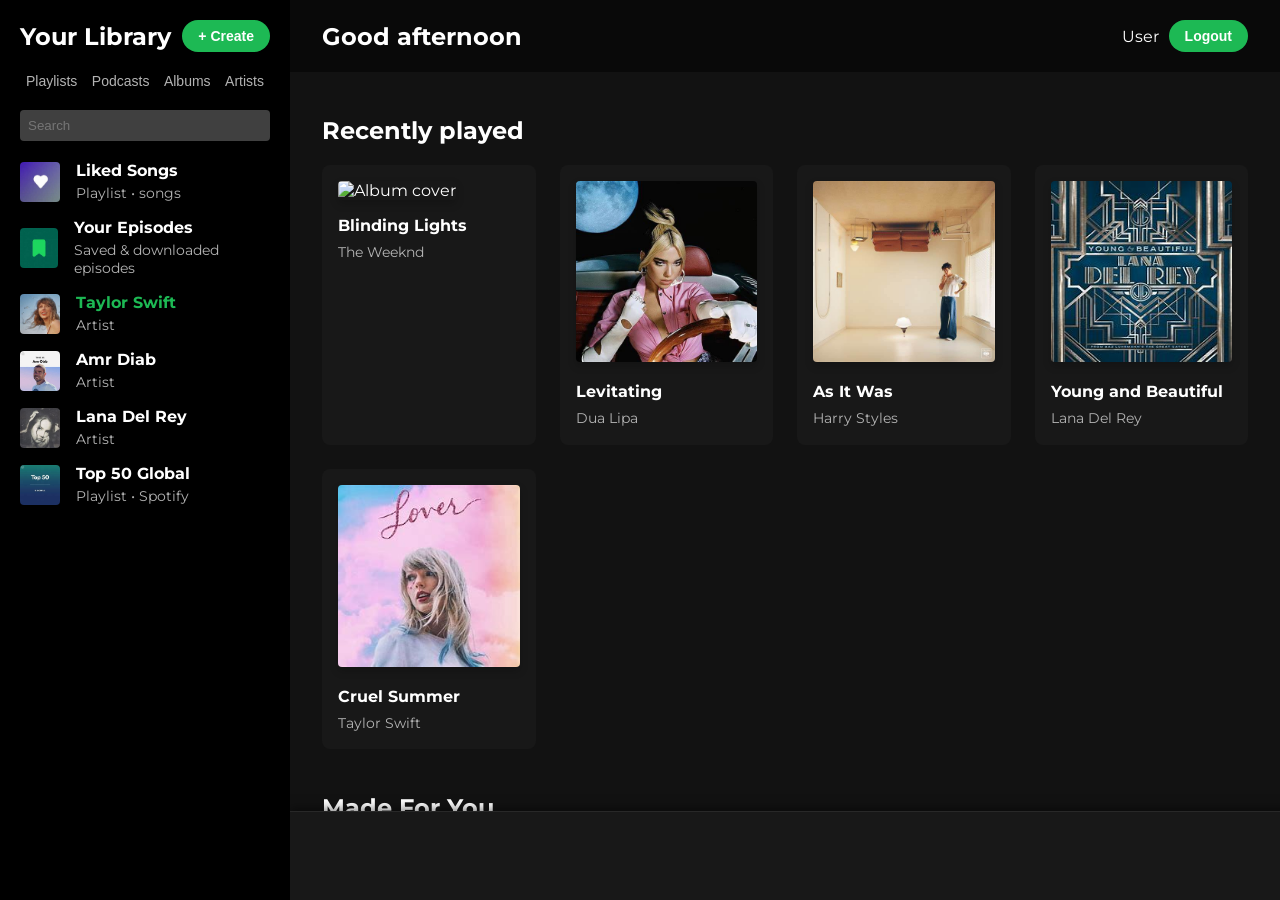
==== main.html @ 9e4f4cd5 "Add files via upload" ====
<!-- main.html -->
<!DOCTYPE html>
<html lang="en">
<head>
  <meta charset="UTF-8" />
  <meta name="viewport" content="width=device-width, initial-scale=1.0"/>
  <title>Spotify - Music for everyone</title>
  <link rel="shortcut icon" href="/assets/Images/favicon.ico" type="image/x-icon">
  <link href="https://fonts.googleapis.com/css2?family=Montserrat:wght@400;700&display=swap" rel="stylesheet">
  <style>
    body {
      margin: 0;
      font-family: 'Montserrat', sans-serif;
      background: #121212;
      color: white;
      display: flex;
      height: 100vh;
    }
    .sidebar {
      width: 250px;
      background: #000;
      padding: 20px;
      display: flex;
      flex-direction: column;
    }
    .sidebar h2 {
      color: #1db954;
      margin-bottom: 30px;
      font-size: 24px;
    }
    .sidebar a {
      color: #b3b3b3;
      text-decoration: none;
      margin: 10px 0;
      display: block;
      font-size: 14px;
      transition: color 0.2s;
    }
    .sidebar a:hover {
      color: white;
    }
    .main-content {
      flex-grow: 1;
      background: #121212;
      display: flex;
      flex-direction: column;
      overflow-y: auto;
      padding-bottom: 100px;
    }
    .topbar {
      padding: 20px 32px;
      background: rgba(0, 0, 0, 0.5);
      display: flex;
      justify-content: space-between;
      align-items: center;
      position: sticky;
      top: 0;
      z-index: 1;
    }
    .greeting {
      font-size: 24px;
      font-weight: 700;
    }
    .section {
      padding: 0 32px;
      margin-top: 24px;
    }
    .section-title {
      font-size: 24px;
      font-weight: 700;
      margin-bottom: 20px;
    }
    .playlists {
      display: grid;
      grid-template-columns: repeat(auto-fill, minmax(180px, 1fr));
      gap: 24px;
    }
    .card {
      background: #181818;
      padding: 16px;
      border-radius: 8px;
      transition: background-color 0.3s;
      cursor: pointer;
    }
    .card:hover {
      background: #282828;
    }
    .card img {
      width: 100%;
      aspect-ratio: 1;
      border-radius: 4px;
      margin-bottom: 16px;
      box-shadow: 0 4px 8px rgba(0, 0, 0, 0.2);
    }
    .card h3 {
      margin: 0;
      font-size: 16px;
      font-weight: 700;
      margin-bottom: 8px;
    }
    .card p {
      margin: 0;
      font-size: 14px;
      color: #b3b3b3;
      line-height: 1.4;
    }
    .recently-played {
      display: grid;
      grid-template-columns: repeat(auto-fill, minmax(180px, 1fr));
      gap: 24px;
    }
    .song-list {
      padding: 0 32px;
      margin-top: 24px;
    }
    .song-list h3 {
      font-size: 24px;
      font-weight: 700;
      margin-bottom: 20px;
    }
    .song {
      background: rgba(255, 255, 255, 0.05);
      margin: 8px 0;
      padding: 12px;
      border-radius: 4px;
      display: flex;
      align-items: center;
      gap: 16px;
    }
    .song:hover {
      background: rgba(255, 255, 255, 0.1);
    }
    .song-info {
      flex-grow: 1;
    }
    .song-title {
      font-weight: 500;
      margin-bottom: 4px;
    }
    .song-artist {
      color: #b3b3b3;
      font-size: 14px;
    }
    .music-player {
      background: #181818;
      color: white;
      padding: 16px 32px;
      display: flex;
      align-items: center;
      position: fixed;
      bottom: 0;
      width: 100%;
      box-shadow: 0 -2px 10px rgba(0, 0, 0, 0.5);
      border-top: 1px solid #282828;
      z-index: 10;
      justify-content: space-between;
      gap: 24px;
    }
    .player-left {
      display: flex;
      align-items: center;
      min-width: 250px;
      gap: 16px;
    }
    .player-cover {
      width: 56px;
      height: 56px;
      border-radius: 6px;
      object-fit: cover;
    }
    .player-song-info {
      display: flex;
      flex-direction: column;
      justify-content: center;
    }
    .player-title {
      font-size: 16px;
      font-weight: 700;
      color: #fff;
    }
    .player-artist {
      font-size: 14px;
      color: #b3b3b3;
    }
    .player-center {
      flex: 1;
      display: flex;
      flex-direction: column;
      align-items: center;
      justify-content: center;
      min-width: 0;
    }
    .player-controls {
      display: flex;
      align-items: center;
      gap: 16px;
      margin-bottom: 8px;
    }
    .player-btn {
      background: none;
      border: none;
      color: #fff;
      font-size: 22px;
      cursor: pointer;
      transition: color 0.2s, background 0.2s;
      display: flex;
      align-items: center;
      justify-content: center;
      outline: none;
    }
    .player-btn.circle {
      width: 40px;
      height: 40px;
      border-radius: 50%;
      background: transparent;
      border: none;
      display: flex;
      align-items: center;
      justify-content: center;
      cursor: pointer;
      transition: background-color 0.2s;
    }
    .player-btn.circle:hover {
      background: rgba(255, 255, 255, 0.1);
    }
    .player-btn.circle:active {
      transform: scale(0.95);
    }
    .play-btn {
      font-size: 32px;
      background: #fff;
      color: #181818;
      box-shadow: 0 2px 8px rgba(0,0,0,0.15);
      border: none;
      width: 44px;
      height: 44px;
      margin: 0 8px;
      transition: background 0.2s, color 0.2s;
    }
    .play-btn:hover {
      background: #1db954;
      color: #fff;
    }
    .player-progress {
      display: flex;
      align-items: center;
      gap: 8px;
      width: 100%;
      max-width: 500px;
      margin: 0 auto;
    }
    .progress-bar {
      width: 100%;
      height: 8px;
      border-radius: 8px;
      background: #333;
      outline: none;
      appearance: none;
      -webkit-appearance: none;
      margin: 0 8px;
      position: relative;
    }
    /* Webkit (Chrome, Safari, Edge) */
    .progress-bar::-webkit-slider-runnable-track {
      height: 8px;
      border-radius: 8px;
      background: #333;
    }
    .progress-bar::-webkit-slider-thumb {
      -webkit-appearance: none;
      appearance: none;
      width: 16px;
      height: 16px;
      border-radius: 50%;
      background: #1db954;
      border: 2px solid #fff;
      box-shadow: 0 0 2px #0008;
      margin-top: -4px;
      cursor: pointer;
      transition: background 0.2s;
    }
    .progress-bar:focus::-webkit-slider-thumb {
      background: #17a74a;
    }
    .progress-bar::-webkit-slider-thumb:hover {
      background: #17a74a;
    }
    /* Firefox */
    .progress-bar::-moz-range-track {
      height: 8px;
      border-radius: 8px;
      background: #333;
    }
    .progress-bar::-moz-range-thumb {
      width: 16px;
      height: 16px;
      border-radius: 50%;
      background: #1db954;
      border: 2px solid #fff;
      box-shadow: 0 0 2px #0008;
      cursor: pointer;
      transition: background 0.2s;
    }
    .progress-bar:focus::-moz-range-thumb {
      background: #17a74a;
    }
    .progress-bar::-moz-range-thumb:hover {
      background: #17a74a;
    }
    /* Progress fill for Firefox */
    .progress-bar::-moz-range-progress {
      background-color: #1db954;
      height: 8px;
      border-radius: 8px;
    }
    /* IE */
    .progress-bar::-ms-fill-lower {
      background: #1db954;
      border-radius: 8px;
    }
    .progress-bar::-ms-fill-upper {
      background: #333;
      border-radius: 8px;
    }
    .progress-bar::-ms-thumb {
      width: 16px;
      height: 16px;
      border-radius: 50%;
      background: #1db954;
      border: 2px solid #fff;
      box-shadow: 0 0 2px #0008;
      cursor: pointer;
      transition: background 0.2s;
    }
    .progress-bar:focus::-ms-thumb {
      background: #17a74a;
    }
    .progress-bar::-ms-thumb:hover {
      background: #17a74a;
    }
    .progress-bar:focus {
      outline: none;
    }
    /* Remove outline for all browsers */
    .progress-bar::-webkit-focus-outer-border {
      border: 0;
    }
    /* Hide the default appearance in Firefox */
    .progress-bar::-moz-focus-outer {
      border: 0;
    }
    .player-time {
      font-size: 12px;
      color: #b3b3b3;
      min-width: 36px;
      text-align: center;
    }
    .player-right {
      display: flex;
      align-items: center;
      gap: 8px;
      min-width: 120px;
      justify-content: flex-end;
    }
    .volume-icon {
      font-size: 22px;
      color: #b3b3b3;
    }
    .volume-bar {
      width: 90px;
      accent-color: #1db954;
      background: #404040;
      border-radius: 2px;
      height: 4px;
    }
    @media (max-width: 900px) {
      .player-progress { width: 200px; }
      .player-left { min-width: 120px; }
      .player-cover { width: 36px; height: 36px; }
      .player-right { min-width: 60px; }
      .volume-bar { width: 50px; }
    }
    .user-controls {
      display: flex;
      align-items: center;
      gap: 10px;
    }
    .logout-btn {
      background: #1db954;
      color: white;
      border: none;
      padding: 8px 16px;
      border-radius: 20px;
      cursor: pointer;
      font-weight: 700;
      font-size: 14px;
      transition: background-color 0.2s;
    }
    .logout-btn:hover {
      background: #1ed760;
    }
    .library-sidebar {
      width: 250px;
      background: #000;
      padding: 20px;
      display: flex;
      flex-direction: column;
    }
    .library-header {
      display: flex;
      justify-content: space-between;
      align-items: center;
      margin-bottom: 20px;
    }
    .library-title {
      font-size: 24px;
      font-weight: 700;
    }
    .create-btn {
      background: #1db954;
      color: white;
      border: none;
      padding: 8px 16px;
      border-radius: 20px;
      cursor: pointer;
      font-weight: 700;
      font-size: 14px;
      transition: background-color 0.2s;
    }
    .create-btn:hover {
      background: #1ed760;
    }
    .library-filters {
      display: flex;
      justify-content: space-between;
      margin-bottom: 20px;
    }
    .filter-btn {
      background: none;
      border: none;
      color: #b3b3b3;
      font-size: 14px;
      cursor: pointer;
      transition: color 0.2s;
    }
    .filter-btn:hover {
      color: white;
    }
    .library-search-row {
      display: flex;
      align-items: center;
      margin-bottom: 20px;
    }
    .library-search-wrapper {
      position: relative;
      width: 100%;
      display: flex;
      align-items: center;
    }
    .library-search {
      flex: 1;
      padding: 8px;
      background: #404040;
      border: none;
      border-radius: 4px;
      color: white;
    }
    .library-search-icon {
      position: absolute;
      right: 10px;
      color: #b3b3b3;
      font-size: 20px;
    }
    .recents-label {
      font-size: 14px;
      color: #b3b3b3;
      margin-right: 8px;
    }
    .library-list {
      display: flex;
      flex-direction: column;
    }
    .library-item {
      display: flex;
      align-items: center;
      margin-bottom: 16px;
    }
    .library-item-img {
      width: 40px;
      height: 40px;
      border-radius: 4px;
      object-fit: cover;
      margin-right: 16px;
    }
    .library-item-info {
      display: flex;
      flex-direction: column;
    }
    .library-item-title {
      font-size: 16px;
      font-weight: 700;
      margin-bottom: 4px;
    }
    .library-item-sub {
      font-size: 14px;
      color: #b3b3b3;
    }
    .artist-green {
      color: #1db954;
    }
    .control-icon {
      width: 24px;
      height: 24px;
      filter: invert(1);
      transition: transform 0.2s;
    }
    .prev-icon {
      transform: rotate(180deg);
    }
    .next-icon {
      transform: rotate(0deg);
    }
  </style>
</head>
<body>
  <div class="sidebar library-sidebar">
    <div class="library-header">
      <span class="library-title">Your Library</span>
      <button class="create-btn">+ Create</button>
    </div>
    <div class="library-filters">
      <button class="filter-btn">Playlists</button>
      <button class="filter-btn">Podcasts</button>
      <button class="filter-btn">Albums</button>
      <button class="filter-btn">Artists</button>
    </div>
    <div class="library-search-row">
      <div class="library-search-wrapper" style="position:relative; width:100%; display:flex; align-items:center;">
        <input type="text" class="library-search" placeholder="Search" style="width:100%; padding-right:32px;">
        <i class="ri-search-line library-search-icon" style="position:absolute; right:10px; color:#b3b3b3; font-size:20px;"></i>
      </div>
    </div>
    <div class="library-list">
      <div class="library-item">
        <img src="/assets/Images/liked songs.jpeg" class="library-item-img" alt="Liked Songs">
        <div class="library-item-info">
          <span class="library-item-title">Liked Songs</span>
          <span class="library-item-sub">Playlist • songs</span>
        </div>
      </div>
      <div class="library-item">
        <img src="/assets/Images/your episodes.jpeg" class="library-item-img" alt="Your Episodes">
        <div class="library-item-info">
          <span class="library-item-title">Your Episodes</span>
          <span class="library-item-sub">Saved & downloaded episodes</span>
        </div>
      </div>
      <div class="library-item">
        <img src="/assets/Images/taylor swift.jpeg" class="library-item-img" alt="Taylor Swift">
        <div class="library-item-info">
          <span class="library-item-title artist-green">Taylor Swift</span>
          <span class="library-item-sub">Artist</span>
        </div>
      </div>
      <div class="library-item">
        <img src="/assets/Images/this is amr diab.jpeg" class="library-item-img" alt="Amr Diab">
        <div class="library-item-info">
          <span class="library-item-title">Amr Diab</span>
          <span class="library-item-sub">Artist</span>
        </div>
      </div>
      <div class="library-item">
        <img src="/assets/Images/lana del rey.jpeg" class="library-item-img" alt="Lana Del Rey">
        <div class="library-item-info">
          <span class="library-item-title">Lana Del Rey</span>
          <span class="library-item-sub">Artist</span>
        </div>
      </div>
      <div class="library-item">
        <img src="/assets/Images/top 50 global.jpeg" class="library-item-img" alt="Top 50 Global">
        <div class="library-item-info">
          <span class="library-item-title">Top 50 Global</span>
          <span class="library-item-sub">Playlist • Spotify</span>
        </div>
      </div>
    </div>
  </div>

  <div class="main-content">
    <div class="topbar">
      <div class="greeting">Good afternoon</div>
      <div class="user-controls">
        <span>User</span>
        <button onclick="window.location.href='index.html'" class="logout-btn">Logout</button>
      </div>
    </div>

    <div class="section">
      <h2 class="section-title">Recently played</h2>
      <div class="recently-played">
        <div class="card playable-song" data-song="blinding-lights" data-artist="The Weeknd">
          <img src="https://i.scdn.co/image/ab67616d0000b2738863bc11d2aa12b54f5aeb36" alt="Album cover">
          <h3>Blinding Lights</h3>
          <p>The Weeknd</p>
        </div>
        <div class="card playable-song" data-song="levitating" data-artist="Dua Lipa">
          <img src="/assets/Images/levitating.jpeg" alt="Album cover">
          <h3>Levitating</h3>
          <p>Dua Lipa</p>
        </div>
        <div class="card playable-song" data-song="as-it-was" data-artist="Harry Styles">
          <img src="/assets/Images/as it was.jpeg" alt="Album cover">
          <h3>As It Was</h3>
          <p>Harry Styles</p>
        </div>
        <div class="card playable-song" data-song="young-and-beautiful" data-artist="Lana Del Rey">
          <img src="/assets/Images/young and beautiful.jpeg" alt="Young and Beautiful Album Cover">
          <h3>Young and Beautiful</h3>
          <p>Lana Del Rey</p>
        </div>
        <div class="card playable-song" data-song="cruel-summer" data-artist="Taylor Swift">
          <img src="/assets/Images/cruel summer.jpeg" alt="Cruel Summer Album Cover">
          <h3>Cruel Summer</h3>
          <p>Taylor Swift</p>
        </div>
      </div>
    </div>

    <div class="section">
      <h2 class="section-title">Made For You</h2>
      <div class="playlists">
        <div class="card">
          <img src="/assets/Images/discover weekly.jpeg" alt="Playlist cover">
          <h3>Discover Weekly</h3>
          <p>Your weekly mixtape of fresh music</p>
        </div>
        <div class="card">
          <img src="/assets/Images/daily mix 1.jpeg" alt="Playlist cover">
          <h3>Daily Mix 1</h3>
          <p>Made for you based on your listening habits</p>
        </div>
        <div class="card">
          <img src="/assets/Images/daily mix 2.jpeg" alt="Playlist cover">
          <h3>Daily Mix 2</h3>
          <p>Made for you based on your listening habits</p>
        </div>
        <div class="card">
          <img src="/assets/Images/daily mix 3.jpeg" alt="Playlist cover">
          <h3>Daily Mix 3</h3>
          <p>Made for you based on your listening habits</p>
        </div>
        <div class="card">
          <img src="/assets/Images/daily mix 4.jpeg" alt="Playlist cover">
          <h3>Daily Mix 4</h3>
          <p>Made for you based on your listening habits</p>
        </div>
      </div>
    </div>

    <div class="section">
      <h2 class="section-title">Best of Artists</h2>
      <div class="playlists">
        <div class="card">
          <img src="/assets/Images/this is amr diab.jpeg" alt="Artist cover">
          <h3>Amr Diab</h3>
          <p>Artist</p>
        </div>
        <div class="card">
          <img src="/assets/Images/this is adele.jpeg" alt="Artist cover">
          <h3>Adele</h3>
          <p>Artist</p>
        </div>
        <div class="card">
          <img src="/assets/Images/this is cairokee.jpeg" alt="Artist cover">
          <h3>Cairokee</h3>
          <p>Artist</p>
        </div>
        <div class="card">
          <img src="/assets/Images/this is eminem.jpeg" alt="Artist cover">
          <h3>Eminem</h3>
          <p>Artist</p>
        </div>
        <div class="card">
          <img src="/assets/Images/this is tamer hosny.jpeg" alt="Artist cover">
          <h3>Tamer Hosny</h3>
          <p>Artist</p>
        </div>
      </div>
    </div>
      
    <div class="music-player">
      <div class="player-left">
        <div class="player-cover"></div>
        <div class="player-song-info">
          <div class="player-title"></div>
          <div class="player-artist"></div>
        </div>
      </div>
      <div class="player-center">
        <div class="player-controls">
          <button class="player-btn circle" id="prevBtn" style="display: none;">
            <img src="assets/Images/rewind.png" alt="Previous" class="control-icon">
          </button>
          <button class="player-btn circle" id="playPauseBtn" style="display: none;">
            <img src="assets/Images/play-button.png" alt="Play/Pause" id="playPauseIcon" class="control-icon">
          </button>
          <button class="player-btn circle" id="nextBtn" style="display: none;">
            <img src="assets/Images/fast-forward.png" alt="Next" class="control-icon">
          </button>
        </div>
        <audio id="audioPlayer"></audio>
        <div class="player-progress" style="display: none;">
          <span id="currentTime" class="player-time">0:00</span>
          <input type="range" id="progressBar" min="0" max="236" value="0" class="progress-bar">
          <span id="duration" class="player-time">0:00</span>
        </div>
      </div>
      <div class="player-right">
        <i class="ri-volume-up-line volume-icon" style="display: none;"></i>
        <input type="range" min="0" max="100" value="50" class="volume-bar" id="volumeBar" style="display: none;">
      </div>
    </div>
    <!-- Playlist Create Modal -->
    <div id="createPlaylistModal" style="display:none; position:fixed; top:0; left:0; width:100vw; height:100vh; background:rgba(0,0,0,0.7); z-index:1000; align-items:center; justify-content:center;">
      <div style="background:#181818; padding:32px 24px; border-radius:12px; width:320px; max-width:90vw; display:flex; flex-direction:column; gap:16px; align-items:center;">
        <h2 style="margin:0 0 8px 0; color:#1db954;">Create Playlist</h2>
        <input id="playlistNameInput" type="text" placeholder="Playlist Name" style="width:100%; padding:8px; border-radius:4px; border:none; background:#282828; color:#fff;" />
        <textarea id="playlistDescInput" placeholder="Description" style="width:100%; padding:8px; border-radius:4px; border:none; background:#282828; color:#fff; resize:none;"></textarea>
        <input id="playlistImgInput" type="file" accept="image/*" style="color:#fff;" />
        <img id="playlistImgPreview" src="" alt="Preview" style="display:none; width:80px; height:80px; object-fit:cover; border-radius:8px; margin-top:8px;" />
        <div style="display:flex; gap:12px; margin-top:8px;">
          <button id="createPlaylistDoneBtn" style="background:#1db954; color:#fff; border:none; border-radius:20px; padding:8px 20px; font-weight:700; cursor:pointer;">Done</button>
          <button id="createPlaylistCancelBtn" style="background:#282828; color:#fff; border:none; border-radius:20px; padding:8px 20px; font-weight:700; cursor:pointer;">Cancel</button>
        </div>
      </div>
    </div>
    <script>
      const audio = document.getElementById('audioPlayer');
      const playPauseBtn = document.getElementById('playPauseBtn');
      const playPauseIcon = document.getElementById('playPauseIcon');
      const prevBtn = document.getElementById('prevBtn');
      const nextBtn = document.getElementById('nextBtn');
      const progressBar = document.getElementById('progressBar');
      const currentTime = document.getElementById('currentTime');
      const duration = document.getElementById('duration');
      const volumeBar = document.getElementById('volumeBar');
      const playerTitle = document.querySelector('.player-title');
      const playerArtist = document.querySelector('.player-artist');
      const playerCover = document.querySelector('.player-cover');

      // Get all playable songs
      const songs = Array.from(document.querySelectorAll('.playable-song'));
      let currentSongIndex = 0;

      // Function to play a specific song
      function playSong(index) {
        const card = songs[index];
        const songTitle = card.querySelector('h3').textContent;
        const artistName = card.dataset.artist;
        const coverImage = card.querySelector('img').src;

        // Show player controls
        document.querySelectorAll('.player-controls button, .player-progress, .volume-icon, .volume-bar').forEach(element => {
          element.style.display = 'flex';
        });

        // Update player UI
        playerTitle.textContent = songTitle;
        playerArtist.textContent = artistName;
        playerCover.style.backgroundImage = `url(${coverImage})`;
        playerCover.style.width = '56px';
        playerCover.style.height = '56px';
        playerCover.style.borderRadius = '6px';
        playerCover.style.backgroundSize = 'cover';

        // Special case for Cruel Summer
        let audioFileName;
        if (songTitle === 'Cruel Summer') {
          audioFileName = `${artistName} - ${songTitle}.mp3`;
        } else {
          audioFileName = `${artistName} - ${songTitle} (Lyrics).mp3`;
        }

        // Set audio source and play
        audio.src = `assets/Audios/${audioFileName}`;
        audio.play();
        playPauseIcon.src = "assets/Images/pause-button.png";
      }

      // Add click handlers for playable songs
      songs.forEach((card, index) => {
        card.addEventListener('click', () => {
          currentSongIndex = index;
          playSong(index);
        });
      });

      // Previous button handler
      prevBtn.addEventListener('click', () => {
        currentSongIndex = (currentSongIndex - 1 + songs.length) % songs.length;
        playSong(currentSongIndex);
      });

      // Next button handler
      nextBtn.addEventListener('click', () => {
        currentSongIndex = (currentSongIndex + 1) % songs.length;
        playSong(currentSongIndex);
      });

      // Play/Pause button handler
      playPauseBtn.addEventListener('click', () => {
        if (audio.paused) {
          audio.play();
          playPauseIcon.src = "assets/Images/pause-button.png";
        } else {
          audio.pause();
          playPauseIcon.src = "assets/Images/play-button.png";
        }
      });

      // Update progress bar and time
      audio.addEventListener('timeupdate', () => {
        progressBar.value = Math.floor(audio.currentTime);
        currentTime.textContent = formatTime(audio.currentTime);
      });

      audio.addEventListener('loadedmetadata', () => {
        progressBar.max = Math.floor(audio.duration);
        duration.textContent = formatTime(audio.duration);
      });

      // Handle song end
      audio.addEventListener('ended', () => {
        currentSongIndex = (currentSongIndex + 1) % songs.length;
        playSong(currentSongIndex);
      });

      progressBar.addEventListener('input', () => {
        audio.currentTime = progressBar.value;
      });

      // Volume control
      volumeBar.addEventListener('input', () => {
        audio.volume = volumeBar.value / 100;
      });

      // Format time helper
      function formatTime(sec) {
        const m = Math.floor(sec / 60);
        const s = Math.floor(sec % 60);
        return `${m}:${s.toString().padStart(2, '0')}`;
      }

      // Playlist Create Modal Logic
      const createBtn = document.querySelector('.create-btn');
      const modal = document.getElementById('createPlaylistModal');
      const doneBtn = document.getElementById('createPlaylistDoneBtn');
      const cancelBtn = document.getElementById('createPlaylistCancelBtn');
      const nameInput = document.getElementById('playlistNameInput');
      const descInput = document.getElementById('playlistDescInput');
      const imgInput = document.getElementById('playlistImgInput');
      const imgPreview = document.getElementById('playlistImgPreview');
      const libraryList = document.querySelector('.library-list');

      createBtn.addEventListener('click', () => {
        modal.style.display = 'flex';
        nameInput.value = '';
        descInput.value = '';
        imgInput.value = '';
        imgPreview.style.display = 'none';
        imgPreview.src = '';
      });
      cancelBtn.addEventListener('click', () => {
        modal.style.display = 'none';
      });
      imgInput.addEventListener('change', (e) => {
        const file = e.target.files[0];
        if (file) {
          const reader = new FileReader();
          reader.onload = function(evt) {
            imgPreview.src = evt.target.result;
            imgPreview.style.display = 'block';
          };
          reader.readAsDataURL(file);
        } else {
          imgPreview.style.display = 'none';
          imgPreview.src = '';
        }
      });
      doneBtn.addEventListener('click', () => {
        const name = nameInput.value.trim();
        const desc = descInput.value.trim();
        const imgSrc = imgPreview.src;
        if (!name) {
          alert('Please enter a playlist name.');
          return;
        }
        // Create playlist item
        const item = document.createElement('div');
        item.className = 'library-item';
        item.innerHTML = `
          <img src="${imgSrc || '/assets/Images/placeholder.jpg'}" class="library-item-img" alt="${name}">
          <div class="library-item-info">
            <span class="library-item-title">${name}</span>
            <span class="library-item-sub">${desc || 'Playlist'}</span>
          </div>
        `;
        libraryList.appendChild(item);
        modal.style.display = 'none';
      });
    </script>
  </div>
</body>
</html>
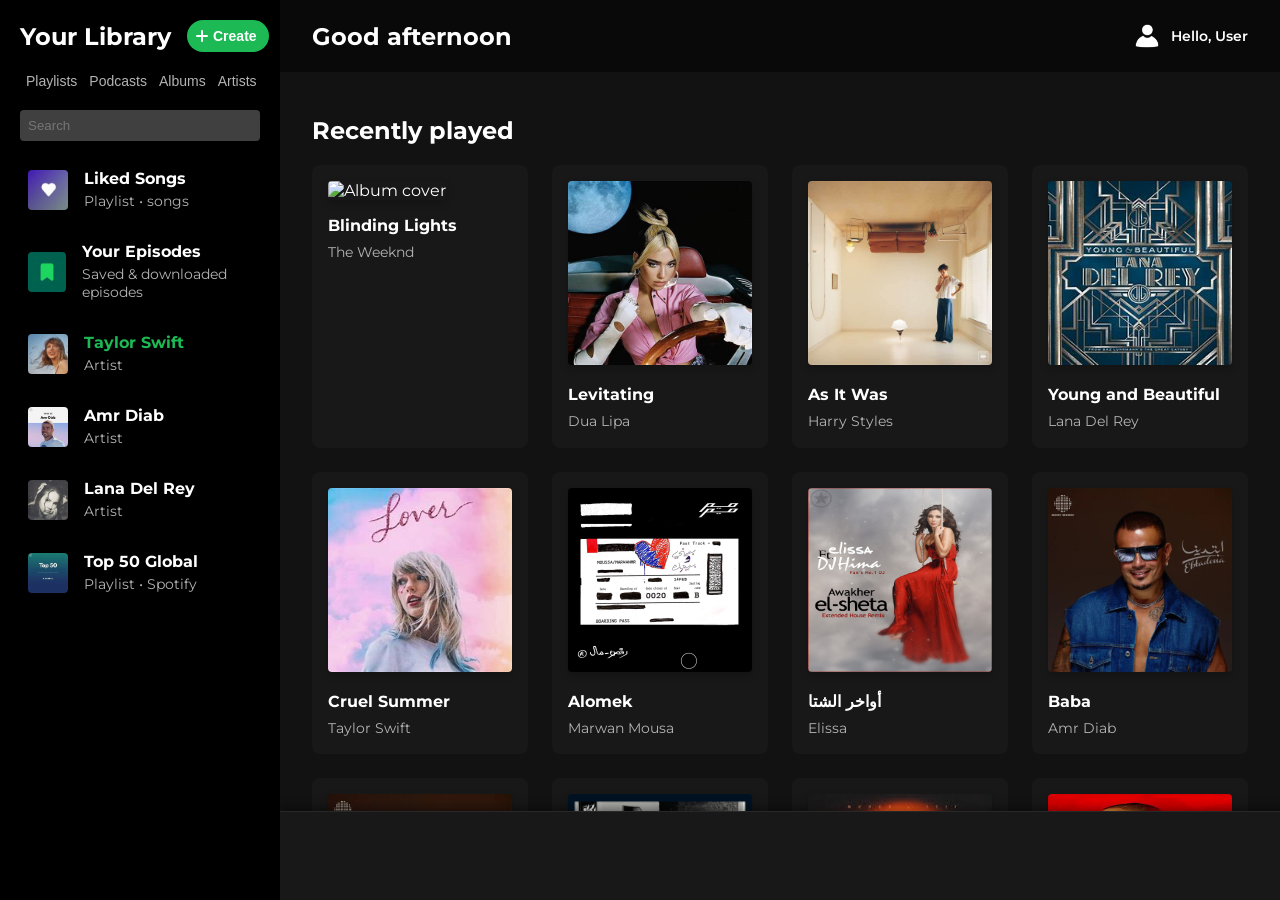
==== commit 862e7f54: "Updated version" ====
--- a/main.html
+++ b/main.html
@@ -1,4 +1,3 @@
-<!-- main.html -->
 <!DOCTYPE html>
 <html lang="en">
 <head>
@@ -7,7 +6,9 @@
   <title>Spotify - Music for everyone</title>
   <link rel="shortcut icon" href="/assets/Images/favicon.ico" type="image/x-icon">
   <link href="https://fonts.googleapis.com/css2?family=Montserrat:wght@400;700&display=swap" rel="stylesheet">
+  <link rel="stylesheet" href="https://cdnjs.cloudflare.com/ajax/libs/remixicon/4.2.0/remixicon.css">
   <style>
+    * { box-sizing: border-box; }
     body {
       margin: 0;
       font-family: 'Montserrat', sans-serif;
@@ -16,8 +17,8 @@
       display: flex;
       height: 100vh;
     }
-    .sidebar {
-      width: 250px;
+    .sidebar, .library-sidebar {
+      width: 280px;
       background: #000;
       padding: 20px;
       display: flex;
@@ -36,9 +37,7 @@
       font-size: 14px;
       transition: color 0.2s;
     }
-    .sidebar a:hover {
-      color: white;
-    }
+    .sidebar a:hover { color: white; }
     .main-content {
       flex-grow: 1;
       background: #121212;
@@ -57,10 +56,7 @@
       top: 0;
       z-index: 1;
     }
-    .greeting {
-      font-size: 24px;
-      font-weight: 700;
-    }
+    .greeting { font-size: 24px; font-weight: 700; }
     .section {
       padding: 0 32px;
       margin-top: 24px;
@@ -70,7 +66,7 @@
       font-weight: 700;
       margin-bottom: 20px;
     }
-    .playlists {
+    .playlists, .recently-played {
       display: grid;
       grid-template-columns: repeat(auto-fill, minmax(180px, 1fr));
       gap: 24px;
@@ -82,9 +78,7 @@
       transition: background-color 0.3s;
       cursor: pointer;
     }
-    .card:hover {
-      background: #282828;
-    }
+    .card:hover { background: #282828; }
     .card img {
       width: 100%;
       aspect-ratio: 1;
@@ -93,10 +87,9 @@
       box-shadow: 0 4px 8px rgba(0, 0, 0, 0.2);
     }
     .card h3 {
-      margin: 0;
+      margin: 0 0 8px 0;
       font-size: 16px;
       font-weight: 700;
-      margin-bottom: 8px;
     }
     .card p {
       margin: 0;
@@ -104,46 +97,8 @@
       color: #b3b3b3;
       line-height: 1.4;
     }
-    .recently-played {
-      display: grid;
-      grid-template-columns: repeat(auto-fill, minmax(180px, 1fr));
-      gap: 24px;
-    }
-    .song-list {
-      padding: 0 32px;
-      margin-top: 24px;
-    }
-    .song-list h3 {
-      font-size: 24px;
-      font-weight: 700;
-      margin-bottom: 20px;
-    }
-    .song {
-      background: rgba(255, 255, 255, 0.05);
-      margin: 8px 0;
-      padding: 12px;
-      border-radius: 4px;
-      display: flex;
-      align-items: center;
-      gap: 16px;
-    }
-    .song:hover {
-      background: rgba(255, 255, 255, 0.1);
-    }
-    .song-info {
-      flex-grow: 1;
-    }
-    .song-title {
-      font-weight: 500;
-      margin-bottom: 4px;
-    }
-    .song-artist {
-      color: #b3b3b3;
-      font-size: 14px;
-    }
     .music-player {
       background: #181818;
-      color: white;
       padding: 16px 32px;
       display: flex;
       align-items: center;
@@ -176,7 +131,6 @@
     .player-title {
       font-size: 16px;
       font-weight: 700;
-      color: #fff;
     }
     .player-artist {
       font-size: 14px;
@@ -202,7 +156,7 @@
       color: #fff;
       font-size: 22px;
       cursor: pointer;
-      transition: color 0.2s, background 0.2s;
+      transition: all 0.2s;
       display: flex;
       align-items: center;
       justify-content: center;
@@ -212,13 +166,6 @@
       width: 40px;
       height: 40px;
       border-radius: 50%;
-      background: transparent;
-      border: none;
-      display: flex;
-      align-items: center;
-      justify-content: center;
-      cursor: pointer;
-      transition: background-color 0.2s;
     }
     .player-btn.circle:hover {
       background: rgba(255, 255, 255, 0.1);
@@ -231,11 +178,9 @@
       background: #fff;
       color: #181818;
       box-shadow: 0 2px 8px rgba(0,0,0,0.15);
-      border: none;
       width: 44px;
       height: 44px;
       margin: 0 8px;
-      transition: background 0.2s, color 0.2s;
     }
     .play-btn:hover {
       background: #1db954;
@@ -258,70 +203,9 @@
       appearance: none;
       -webkit-appearance: none;
       margin: 0 8px;
-      position: relative;
-    }
-    /* Webkit (Chrome, Safari, Edge) */
-    .progress-bar::-webkit-slider-runnable-track {
-      height: 8px;
-      border-radius: 8px;
-      background: #333;
-    }
-    .progress-bar::-webkit-slider-thumb {
-      -webkit-appearance: none;
-      appearance: none;
-      width: 16px;
-      height: 16px;
-      border-radius: 50%;
-      background: #1db954;
-      border: 2px solid #fff;
-      box-shadow: 0 0 2px #0008;
-      margin-top: -4px;
-      cursor: pointer;
-      transition: background 0.2s;
-    }
-    .progress-bar:focus::-webkit-slider-thumb {
-      background: #17a74a;
-    }
-    .progress-bar::-webkit-slider-thumb:hover {
-      background: #17a74a;
-    }
-    /* Firefox */
-    .progress-bar::-moz-range-track {
-      height: 8px;
-      border-radius: 8px;
-      background: #333;
-    }
-    .progress-bar::-moz-range-thumb {
-      width: 16px;
-      height: 16px;
-      border-radius: 50%;
-      background: #1db954;
-      border: 2px solid #fff;
-      box-shadow: 0 0 2px #0008;
-      cursor: pointer;
-      transition: background 0.2s;
-    }
-    .progress-bar:focus::-moz-range-thumb {
-      background: #17a74a;
-    }
-    .progress-bar::-moz-range-thumb:hover {
-      background: #17a74a;
-    }
-    /* Progress fill for Firefox */
-    .progress-bar::-moz-range-progress {
-      background-color: #1db954;
-      height: 8px;
-      border-radius: 8px;
-    }
-    /* IE */
-    .progress-bar::-ms-fill-lower {
-      background: #1db954;
-      border-radius: 8px;
-    }
-    .progress-bar::-ms-fill-upper {
-      background: #333;
-      border-radius: 8px;
-    }
+    }
+    .progress-bar::-webkit-slider-thumb,
+    .progress-bar::-moz-range-thumb,
     .progress-bar::-ms-thumb {
       width: 16px;
       height: 16px;
@@ -332,22 +216,24 @@
       cursor: pointer;
       transition: background 0.2s;
     }
-    .progress-bar:focus::-ms-thumb {
-      background: #17a74a;
-    }
+    .progress-bar::-webkit-slider-thumb {
+      -webkit-appearance: none;
+      margin-top: -4px;
+    }
+    .progress-bar::-moz-range-progress,
+    .progress-bar::-ms-fill-lower {
+      background: #1db954;
+      height: 8px;
+      border-radius: 8px;
+    }
+    .progress-bar:focus { outline: none; }
+    .progress-bar:focus::-webkit-slider-thumb,
+    .progress-bar::-webkit-slider-thumb:hover,
+    .progress-bar:focus::-moz-range-thumb,
+    .progress-bar::-moz-range-thumb:hover,
+    .progress-bar:focus::-ms-thumb,
     .progress-bar::-ms-thumb:hover {
       background: #17a74a;
-    }
-    .progress-bar:focus {
-      outline: none;
-    }
-    /* Remove outline for all browsers */
-    .progress-bar::-webkit-focus-outer-border {
-      border: 0;
-    }
-    /* Hide the default appearance in Firefox */
-    .progress-bar::-moz-focus-outer {
-      border: 0;
     }
     .player-time {
       font-size: 12px;
@@ -373,19 +259,29 @@
       border-radius: 2px;
       height: 4px;
     }
-    @media (max-width: 900px) {
-      .player-progress { width: 200px; }
-      .player-left { min-width: 120px; }
-      .player-cover { width: 36px; height: 36px; }
-      .player-right { min-width: 60px; }
-      .volume-bar { width: 50px; }
-    }
     .user-controls {
       display: flex;
       align-items: center;
       gap: 10px;
-    }
-    .logout-btn {
+      justify-content: flex-end;
+    }
+    .user-profile {
+      display: flex;
+      align-items: center;
+      gap: 8px;
+      cursor: pointer;
+    }
+    .user-profile img {
+      width: 32px;
+      height: 32px;
+      border-radius: 50%;
+      object-fit: cover;
+    }
+    .user-profile span {
+      font-weight: 600;
+      font-size: 14px;
+    }
+    .logout-btn, .create-btn {
       background: #1db954;
       color: white;
       border: none;
@@ -396,39 +292,52 @@
       font-size: 14px;
       transition: background-color 0.2s;
     }
-    .logout-btn:hover {
+    .logout-btn:hover, .create-btn:hover {
       background: #1ed760;
     }
-    .library-sidebar {
-      width: 250px;
-      background: #000;
-      padding: 20px;
-      display: flex;
-      flex-direction: column;
+    .create-btn {
+      padding: 8px 12px 8px 8px;
+      display: flex;
+      align-items: center;
+      gap: 4px;
+      flex-shrink: 0;
+    }
+    .create-icon {
+      width: 14px;
+      height: 14px;
+      position: relative;
+      flex-shrink: 0;
+    }
+    .create-icon::before,
+    .create-icon::after {
+      content: '';
+      position: absolute;
+      background: white;
+      border-radius: 1px;
+      top: 50%;
+      left: 50%;
+      transform: translate(-50%, -50%);
+    }
+    .create-icon::before {
+      width: 2px;
+      height: 12px;
+    }
+    .create-icon::after {
+      width: 12px;
+      height: 2px;
     }
     .library-header {
       display: flex;
       justify-content: space-between;
       align-items: center;
       margin-bottom: 20px;
+      gap: 16px;
     }
     .library-title {
       font-size: 24px;
       font-weight: 700;
-    }
-    .create-btn {
-      background: #1db954;
-      color: white;
-      border: none;
-      padding: 8px 16px;
-      border-radius: 20px;
-      cursor: pointer;
-      font-weight: 700;
-      font-size: 14px;
-      transition: background-color 0.2s;
-    }
-    .create-btn:hover {
-      background: #1ed760;
+      white-space: nowrap;
+      flex-shrink: 0;
     }
     .library-filters {
       display: flex;
@@ -443,23 +352,15 @@
       cursor: pointer;
       transition: color 0.2s;
     }
-    .filter-btn:hover {
-      color: white;
-    }
-    .library-search-row {
-      display: flex;
-      align-items: center;
-      margin-bottom: 20px;
-    }
+    .filter-btn:hover { color: white; }
     .library-search-wrapper {
       position: relative;
       width: 100%;
-      display: flex;
-      align-items: center;
+      margin-bottom: 20px;
     }
     .library-search {
-      flex: 1;
-      padding: 8px;
+      width: 100%;
+      padding: 8px 32px 8px 8px;
       background: #404040;
       border: none;
       border-radius: 4px;
@@ -468,14 +369,11 @@
     .library-search-icon {
       position: absolute;
       right: 10px;
+      top: 50%;
+      transform: translateY(-50%);
       color: #b3b3b3;
       font-size: 20px;
     }
-    .recents-label {
-      font-size: 14px;
-      color: #b3b3b3;
-      margin-right: 8px;
-    }
     .library-list {
       display: flex;
       flex-direction: column;
@@ -484,7 +382,12 @@
       display: flex;
       align-items: center;
       margin-bottom: 16px;
-    }
+      padding: 8px;
+      border-radius: 4px;
+      cursor: pointer;
+      transition: background-color 0.2s;
+    }
+    .library-item:hover { background-color: #282828; }
     .library-item-img {
       width: 40px;
       height: 40px;
@@ -505,20 +408,463 @@
       font-size: 14px;
       color: #b3b3b3;
     }
-    .artist-green {
-      color: #1db954;
-    }
+    .artist-green { color: #1db954; }
     .control-icon {
       width: 24px;
       height: 24px;
       filter: invert(1);
       transition: transform 0.2s;
     }
-    .prev-icon {
-      transform: rotate(180deg);
-    }
-    .next-icon {
-      transform: rotate(0deg);
+    .overlay {
+      position: fixed;
+      top: 0;
+      left: 0;
+      width: 100vw;
+      height: 100vh;
+      background: rgba(0, 0, 0, 0.7);
+      z-index: 1000;
+      display: none;
+      align-items: center;
+      justify-content: center;
+      opacity: 0;
+      transition: opacity 0.3s;
+    }
+    .overlay.active {
+      display: flex;
+      opacity: 1;
+    }
+    .panel {
+      background: #181818;
+      box-shadow: 0 4px 20px rgba(0, 0, 0, 0.5);
+      border-radius: 12px;
+      display: flex;
+      flex-direction: column;
+      transform: scale(0.9);
+      transition: transform 0.3s;
+      overflow: hidden;
+    }
+    .overlay.active .panel { transform: scale(1); }
+    .liked-songs-panel {
+      width: 500px;
+      max-width: 90vw;
+      height: 80vh;
+      max-height: 80vh;
+    }
+    .liked-songs-header {
+      display: flex;
+      justify-content: space-between;
+      align-items: center;
+      padding: 24px 20px;
+      border-bottom: 1px solid #282828;
+      background: #121212;
+    }
+    .liked-songs-header-left {
+      display: flex;
+      align-items: center;
+      gap: 16px;
+    }
+    .liked-songs-icon-wrapper {
+      width: 48px;
+      height: 48px;
+      border-radius: 50%;
+      background: linear-gradient(135deg, #450af5 0%, #c4ef00 100%);
+      display: flex;
+      align-items: center;
+      justify-content: center;
+    }
+    .liked-songs-icon {
+      font-size: 24px;
+      color: #fff;
+    }
+    .liked-songs-title {
+      font-size: 24px;
+      font-weight: 700;
+      margin: 0;
+    }
+    .close-btn {
+      background: none;
+      border: none;
+      color: #b3b3b3;
+      font-size: 28px;
+      cursor: pointer;
+      padding: 4px;
+      display: flex;
+      align-items: center;
+      justify-content: center;
+      border-radius: 50%;
+      width: 36px;
+      height: 36px;
+      transition: all 0.2s;
+    }
+    .close-btn:hover {
+      background-color: #282828;
+      color: #fff;
+    }
+    .liked-songs-content {
+      flex: 1;
+      display: flex;
+      flex-direction: column;
+      overflow: hidden;
+    }
+    .liked-songs-list {
+      flex: 1;
+      overflow-y: auto;
+      padding: 8px 0;
+    }
+    .liked-song-item {
+      display: flex;
+      align-items: center;
+      padding: 12px 20px;
+      cursor: pointer;
+      transition: background-color 0.2s;
+      border-bottom: 1px solid rgba(255, 255, 255, 0.05);
+    }
+    .liked-song-item:hover { background-color: #282828; }
+    .liked-song-item:last-child { border-bottom: none; }
+    .liked-song-number {
+      width: 24px;
+      font-size: 14px;
+      color: #b3b3b3;
+      margin-right: 16px;
+      text-align: right;
+    }
+    .liked-song-info {
+      flex: 1;
+      display: flex;
+      flex-direction: column;
+    }
+    .liked-song-title {
+      font-size: 16px;
+      font-weight: 500;
+      margin-bottom: 4px;
+    }
+    .liked-song-artist {
+      font-size: 14px;
+      color: #b3b3b3;
+    }
+    .liked-song-remove {
+      background: none;
+      border: none;
+      color: #b3b3b3;
+      font-size: 18px;
+      cursor: pointer;
+      padding: 8px;
+      opacity: 0;
+      transition: all 0.2s;
+      border-radius: 50%;
+      width: 32px;
+      height: 32px;
+      display: flex;
+      align-items: center;
+      justify-content: center;
+    }
+    .liked-song-item:hover .liked-song-remove { opacity: 1; }
+    .liked-song-remove:hover {
+      color: #fff;
+      background-color: rgba(255, 255, 255, 0.1);
+    }
+    .liked-songs-empty {
+      display: flex;
+      flex-direction: column;
+      align-items: center;
+      justify-content: center;
+      padding: 60px 20px;
+      color: #b3b3b3;
+      text-align: center;
+    }
+    .liked-songs-empty-icon {
+      font-size: 64px;
+      margin-bottom: 16px;
+      opacity: 0.5;
+    }
+    .liked-songs-empty-text {
+      font-size: 16px;
+      font-weight: 500;
+    }
+    .user-profile-panel {
+      width: 900px;
+      max-width: 95vw;
+      max-height: 90vh;
+      background: #000;
+      position: relative;
+    }
+    .user-profile-close-btn {
+      position: absolute;
+      top: 20px;
+      right: 20px;
+      z-index: 10;
+    }
+    .user-profile-content {
+      padding: 40px;
+      overflow-y: auto;
+      max-height: 90vh;
+    }
+    .user-profile-header {
+      display: flex;
+      flex-direction: column;
+      align-items: center;
+      margin-bottom: 40px;
+    }
+    .user-profile-picture {
+      width: 120px;
+      height: 120px;
+      border-radius: 50%;
+      object-fit: cover;
+      margin-bottom: 20px;
+      border: 2px solid #282828;
+    }
+    .user-profile-name {
+      font-size: 32px;
+      font-weight: 700;
+      margin: 0 0 24px 0;
+    }
+    .user-profile-stats {
+      display: flex;
+      gap: 32px;
+      margin-bottom: 24px;
+    }
+    .user-stat {
+      display: flex;
+      flex-direction: column;
+      align-items: center;
+      gap: 4px;
+    }
+    .stat-number {
+      font-size: 24px;
+      font-weight: 700;
+      color: #1db954;
+    }
+    .stat-label {
+      font-size: 12px;
+      font-weight: 600;
+      letter-spacing: 1px;
+    }
+    .user-profile-logout-btn,
+    .user-profile-see-more-btn {
+      background: transparent;
+      border: 1px solid #fff;
+      color: #fff;
+      padding: 10px 32px;
+      border-radius: 20px;
+      font-size: 14px;
+      font-weight: 700;
+      cursor: pointer;
+      transition: all 0.2s;
+      letter-spacing: 0.5px;
+    }
+    .user-profile-see-more-btn {
+      padding: 6px 20px;
+      font-size: 12px;
+    }
+    .user-profile-logout-btn:hover,
+    .user-profile-see-more-btn:hover {
+      background-color: #fff;
+      color: #000;
+    }
+    .user-profile-sections {
+      display: grid;
+      grid-template-columns: 1fr 1fr;
+      gap: 32px;
+    }
+    .user-profile-section-header {
+      display: flex;
+      justify-content: space-between;
+      align-items: center;
+      margin-bottom: 20px;
+    }
+    .user-profile-section-title {
+      font-size: 20px;
+      font-weight: 700;
+      margin: 0;
+    }
+    .user-profile-artists-list,
+    .user-profile-tracks-list {
+      display: flex;
+      flex-direction: column;
+      gap: 12px;
+    }
+    .user-profile-artist-item,
+    .user-profile-track-item {
+      display: flex;
+      align-items: center;
+      gap: 12px;
+      padding: 8px;
+      border-radius: 4px;
+      cursor: pointer;
+      transition: background-color 0.2s;
+    }
+    .user-profile-artist-item:hover,
+    .user-profile-track-item:hover {
+      background-color: #181818;
+    }
+    .user-profile-artist-img {
+      width: 56px;
+      height: 56px;
+      border-radius: 50%;
+      object-fit: cover;
+    }
+    .user-profile-artist-name {
+      font-size: 16px;
+      font-weight: 500;
+    }
+    .user-profile-track-img {
+      width: 56px;
+      height: 56px;
+      border-radius: 4px;
+      object-fit: cover;
+    }
+    .user-profile-track-info {
+      flex: 1;
+      display: flex;
+      flex-direction: column;
+      gap: 4px;
+      min-width: 0;
+    }
+    .user-profile-track-title {
+      font-size: 14px;
+      font-weight: 500;
+      white-space: nowrap;
+      overflow: hidden;
+      text-overflow: ellipsis;
+    }
+    .user-profile-track-artist {
+      font-size: 12px;
+      color: #b3b3b3;
+      white-space: nowrap;
+      overflow: hidden;
+      text-overflow: ellipsis;
+    }
+    .user-profile-track-album {
+      font-size: 11px;
+      color: #808080;
+      white-space: nowrap;
+      overflow: hidden;
+      text-overflow: ellipsis;
+    }
+    .user-profile-track-duration {
+      font-size: 12px;
+      color: #b3b3b3;
+      margin-left: auto;
+      padding-left: 12px;
+    }
+    .modal {
+      position: fixed;
+      top: 0;
+      left: 0;
+      width: 100vw;
+      height: 100vh;
+      background: rgba(0,0,0,0.7);
+      z-index: 1000;
+      display: none;
+      align-items: center;
+      justify-content: center;
+    }
+    .modal.active { display: flex; }
+    .modal-content {
+      background: #181818;
+      padding: 32px 24px;
+      border-radius: 12px;
+      width: 320px;
+      max-width: 90vw;
+      display: flex;
+      flex-direction: column;
+      gap: 16px;
+      align-items: center;
+    }
+    .modal h2 {
+      margin: 0 0 8px 0;
+      color: #1db954;
+    }
+    .modal input,
+    .modal textarea {
+      width: 100%;
+      padding: 8px;
+      border-radius: 4px;
+      border: none;
+      background: #282828;
+      color: #fff;
+    }
+    .modal textarea {
+      resize: none;
+    }
+    .modal-buttons {
+      display: flex;
+      gap: 12px;
+      margin-top: 8px;
+    }
+    .modal-btn {
+      border: none;
+      border-radius: 20px;
+      padding: 8px 20px;
+      font-weight: 700;
+      cursor: pointer;
+    }
+    .modal-btn-primary {
+      background: #1db954;
+      color: #fff;
+    }
+    .modal-btn-secondary {
+      background: #282828;
+      color: #fff;
+    }
+    .hidden { display: none !important; }
+    .scrollbar {
+      scrollbar-width: thin;
+      scrollbar-color: #404040 #121212;
+    }
+    .scrollbar::-webkit-scrollbar {
+      width: 12px;
+    }
+    .scrollbar::-webkit-scrollbar-track {
+      background: #121212;
+    }
+    .scrollbar::-webkit-scrollbar-thumb {
+      background: #404040;
+      border-radius: 6px;
+    }
+    .scrollbar::-webkit-scrollbar-thumb:hover {
+      background: #555;
+    }
+    .liked-songs-list,
+    .user-profile-content {
+      scrollbar-width: thin;
+      scrollbar-color: #404040 #121212;
+    }
+    .liked-songs-list::-webkit-scrollbar,
+    .user-profile-content::-webkit-scrollbar {
+      width: 12px;
+    }
+    .liked-songs-list::-webkit-scrollbar-track,
+    .user-profile-content::-webkit-scrollbar-track {
+      background: #121212;
+    }
+    .liked-songs-list::-webkit-scrollbar-thumb,
+    .user-profile-content::-webkit-scrollbar-thumb {
+      background: #404040;
+      border-radius: 6px;
+    }
+    .liked-songs-list::-webkit-scrollbar-thumb:hover,
+    .user-profile-content::-webkit-scrollbar-thumb:hover {
+      background: #555;
+    }
+    @media (max-width: 900px) {
+      .player-progress { width: 200px; }
+      .player-left { min-width: 120px; }
+      .player-cover { width: 36px; height: 36px; }
+      .player-right { min-width: 60px; }
+      .volume-bar { width: 50px; }
+    }
+    @media (max-width: 768px) {
+      .user-profile-sections {
+        grid-template-columns: 1fr;
+      }
+      .user-profile-panel {
+        width: 95vw;
+        max-height: 95vh;
+      }
+      .user-profile-content {
+        padding: 20px;
+      }
     }
   </style>
 </head>
@@ -526,7 +872,10 @@
   <div class="sidebar library-sidebar">
     <div class="library-header">
       <span class="library-title">Your Library</span>
-      <button class="create-btn">+ Create</button>
+      <button class="create-btn" id="createPlaylistBtn">
+        <span class="create-icon"></span>
+        <span>Create</span>
+      </button>
     </div>
     <div class="library-filters">
       <button class="filter-btn">Playlists</button>
@@ -534,11 +883,9 @@
       <button class="filter-btn">Albums</button>
       <button class="filter-btn">Artists</button>
     </div>
-    <div class="library-search-row">
-      <div class="library-search-wrapper" style="position:relative; width:100%; display:flex; align-items:center;">
-        <input type="text" class="library-search" placeholder="Search" style="width:100%; padding-right:32px;">
-        <i class="ri-search-line library-search-icon" style="position:absolute; right:10px; color:#b3b3b3; font-size:20px;"></i>
-      </div>
+    <div class="library-search-wrapper">
+      <input type="text" class="library-search" placeholder="Search">
+      <i class="ri-search-line library-search-icon"></i>
     </div>
     <div class="library-list">
       <div class="library-item">
@@ -591,37 +938,106 @@
       <div class="greeting">Good afternoon</div>
       <div class="user-controls">
         <span>User</span>
-        <button onclick="window.location.href='index.html'" class="logout-btn">Logout</button>
       </div>
     </div>
 
     <div class="section">
       <h2 class="section-title">Recently played</h2>
       <div class="recently-played">
-        <div class="card playable-song" data-song="blinding-lights" data-artist="The Weeknd">
+        <div class="card playable-song" data-artist="The Weeknd" data-audio="The Weeknd - Blinding Lights.mp3">
           <img src="https://i.scdn.co/image/ab67616d0000b2738863bc11d2aa12b54f5aeb36" alt="Album cover">
           <h3>Blinding Lights</h3>
           <p>The Weeknd</p>
         </div>
-        <div class="card playable-song" data-song="levitating" data-artist="Dua Lipa">
+        <div class="card playable-song" data-artist="Dua Lipa" data-audio="Dua Lipa - Levitating.mp3">
           <img src="/assets/Images/levitating.jpeg" alt="Album cover">
           <h3>Levitating</h3>
           <p>Dua Lipa</p>
         </div>
-        <div class="card playable-song" data-song="as-it-was" data-artist="Harry Styles">
+        <div class="card playable-song" data-artist="Harry Styles" data-audio="Harry Styles - As It Was.mp3">
           <img src="/assets/Images/as it was.jpeg" alt="Album cover">
           <h3>As It Was</h3>
           <p>Harry Styles</p>
         </div>
-        <div class="card playable-song" data-song="young-and-beautiful" data-artist="Lana Del Rey">
+        <div class="card playable-song" data-artist="Lana Del Rey" data-audio="Lana Del Rey - Young And Beautiful.mp3">
           <img src="/assets/Images/young and beautiful.jpeg" alt="Young and Beautiful Album Cover">
           <h3>Young and Beautiful</h3>
           <p>Lana Del Rey</p>
         </div>
-        <div class="card playable-song" data-song="cruel-summer" data-artist="Taylor Swift">
+        <div class="card playable-song" data-artist="Taylor Swift" data-audio="Taylor Swift - Cruel Summer.mp3">
           <img src="/assets/Images/cruel summer.jpeg" alt="Cruel Summer Album Cover">
           <h3>Cruel Summer</h3>
           <p>Taylor Swift</p>
+        </div>
+        <div class="card playable-song" data-artist="Marwan Mousa" data-audio="alomek - marwan mousa.mp3">
+          <img src="/assets/Images/alomek.jpg" alt="Album cover">
+          <h3>Alomek</h3>
+          <p>Marwan Mousa</p>
+        </div>
+        <div class="card playable-song" data-artist="Elissa" data-audio="awakher elsheta - elissa.mp3">
+          <img src="/assets/Images/awakher elsheta.jpg" alt="Album cover">
+          <h3>أواخر الشتا</h3>
+          <p>Elissa</p>
+        </div>
+        <div class="card playable-song" data-artist="Amr Diab" data-audio="baba - amr diab.mp3">
+          <img src="/assets/Images/amr diab.jpg" alt="Album cover">
+          <h3>Baba</h3>
+          <p>Amr Diab</p>
+        </div>
+        <div class="card playable-song" data-artist="Amr Diab" data-audio="ebtadena - amr diab.mp3">
+          <img src="/assets/Images/amr diab.jpg" alt="Album cover">
+          <h3>Ebtadena</h3>
+          <p>Amr Diab</p>
+        </div>
+        <div class="card playable-song" data-artist="Cairokee" data-audio="elsekka shemal fe shemal - cairokee.mp3">
+          <img src="/assets/Images/elsekka shemal fe shemal.jpg" alt="Album cover">
+          <h3>Elsekka Shemal Fe Shemal</h3>
+          <p>Cairokee</p>
+        </div>
+        <div class="card playable-song" data-artist="Mohab" data-audio="elser - mohab.mp3">
+          <img src="/assets/Images/elser.jpg" alt="Album cover">
+          <h3>Elser</h3>
+          <p>Mohab</p>
+        </div>
+        <div class="card playable-song" data-artist="Tamer Ashour" data-audio="kasr b3eed - tamer ashour.mp3">
+          <img src="/assets/Images/kasr b3eed.jpg" alt="Album cover">
+          <h3>قصر بعيد</h3>
+          <p>Tamer Ashour</p>
+        </div>
+        <div class="card playable-song" data-artist="Angham" data-audio="khalik maaha - angham.mp3">
+          <img src="/assets/Images/khalik maaha.jpg" alt="Album cover">
+          <h3>خليك معاها</h3>
+          <p>Angham</p>
+        </div>
+        <div class="card playable-song" data-artist="Amr Diab" data-audio="khatafony - amr diab.mp3">
+          <img src="/assets/Images/amr diab.jpg" alt="Album cover">
+          <h3>Khatafony</h3>
+          <p>Amr Diab</p>
+        </div>
+        <div class="card playable-song" data-artist="Lege-Cy" data-audio="law nasyani - lege-cy.mp3">
+          <img src="/assets/Images/law nasyany.jpg" alt="Album cover">
+          <h3>Law Nasyani</h3>
+          <p>Lege-Cy</p>
+        </div>
+        <div class="card playable-song" data-artist="Tul8te" data-audio="layalina - tul8te.mp3">
+          <img src="/assets/Images/layalina.jpg" alt="Album cover">
+          <h3>Layalina</h3>
+          <p>Tul8te</p>
+        </div>
+        <div class="card playable-song" data-artist="Cairokee" data-audio="layla - cairokee.mp3">
+          <img src="/assets/Images/layla.jpg" alt="Album cover">
+          <h3>Layla</h3>
+          <p>Cairokee</p>
+        </div>
+        <div class="card playable-song" data-artist="Amr Diab" data-audio="Tamally Maak - amr diab.mp3">
+          <img src="/assets/Images/tamally maak.jpg" alt="Album cover">
+          <h3>تملي معاك</h3>
+          <p>Amr Diab</p>
+        </div>
+        <div class="card playable-song" data-artist="Cairokee" data-audio="ya abyad ya eswed - cairokee.mp3">
+          <img src="/assets/Images/ya abyad ya eswed.jpg" alt="Album cover">
+          <h3>Ya Abyad Ya Eswed</h3>
+          <p>Cairokee</p>
         </div>
       </div>
     </div>
@@ -698,217 +1114,512 @@
       </div>
       <div class="player-center">
         <div class="player-controls">
-          <button class="player-btn circle" id="prevBtn" style="display: none;">
+          <button class="player-btn circle hidden" id="prevBtn">
             <img src="assets/Images/rewind.png" alt="Previous" class="control-icon">
           </button>
-          <button class="player-btn circle" id="playPauseBtn" style="display: none;">
+          <button class="player-btn circle hidden" id="playPauseBtn">
             <img src="assets/Images/play-button.png" alt="Play/Pause" id="playPauseIcon" class="control-icon">
           </button>
-          <button class="player-btn circle" id="nextBtn" style="display: none;">
+          <button class="player-btn circle hidden" id="nextBtn">
             <img src="assets/Images/fast-forward.png" alt="Next" class="control-icon">
           </button>
         </div>
         <audio id="audioPlayer"></audio>
-        <div class="player-progress" style="display: none;">
+        <div class="player-progress hidden">
           <span id="currentTime" class="player-time">0:00</span>
           <input type="range" id="progressBar" min="0" max="236" value="0" class="progress-bar">
           <span id="duration" class="player-time">0:00</span>
         </div>
       </div>
       <div class="player-right">
-        <i class="ri-volume-up-line volume-icon" style="display: none;"></i>
-        <input type="range" min="0" max="100" value="50" class="volume-bar" id="volumeBar" style="display: none;">
+        <i class="ri-volume-up-line volume-icon hidden"></i>
+        <input type="range" min="0" max="100" value="50" class="volume-bar hidden" id="volumeBar">
       </div>
     </div>
-    <!-- Playlist Create Modal -->
-    <div id="createPlaylistModal" style="display:none; position:fixed; top:0; left:0; width:100vw; height:100vh; background:rgba(0,0,0,0.7); z-index:1000; align-items:center; justify-content:center;">
-      <div style="background:#181818; padding:32px 24px; border-radius:12px; width:320px; max-width:90vw; display:flex; flex-direction:column; gap:16px; align-items:center;">
-        <h2 style="margin:0 0 8px 0; color:#1db954;">Create Playlist</h2>
-        <input id="playlistNameInput" type="text" placeholder="Playlist Name" style="width:100%; padding:8px; border-radius:4px; border:none; background:#282828; color:#fff;" />
-        <textarea id="playlistDescInput" placeholder="Description" style="width:100%; padding:8px; border-radius:4px; border:none; background:#282828; color:#fff; resize:none;"></textarea>
-        <input id="playlistImgInput" type="file" accept="image/*" style="color:#fff;" />
-        <img id="playlistImgPreview" src="" alt="Preview" style="display:none; width:80px; height:80px; object-fit:cover; border-radius:8px; margin-top:8px;" />
-        <div style="display:flex; gap:12px; margin-top:8px;">
-          <button id="createPlaylistDoneBtn" style="background:#1db954; color:#fff; border:none; border-radius:20px; padding:8px 20px; font-weight:700; cursor:pointer;">Done</button>
-          <button id="createPlaylistCancelBtn" style="background:#282828; color:#fff; border:none; border-radius:20px; padding:8px 20px; font-weight:700; cursor:pointer;">Cancel</button>
+
+    <div id="likedSongsOverlay" class="overlay liked-songs-overlay">
+      <div id="likedSongsPanel" class="panel liked-songs-panel">
+        <div class="liked-songs-header">
+          <div class="liked-songs-header-left">
+            <div class="liked-songs-icon-wrapper">
+              <i class="ri-music-2-line liked-songs-icon"></i>
+            </div>
+            <h2 class="liked-songs-title">Liked Songs</h2>
+          </div>
+          <button class="close-btn" id="closeLikedSongsBtn">
+            <i class="ri-close-line"></i>
+          </button>
+        </div>
+        <div class="liked-songs-content">
+          <div class="liked-songs-list" id="likedSongsList"></div>
         </div>
       </div>
     </div>
-    <script>
-      const audio = document.getElementById('audioPlayer');
-      const playPauseBtn = document.getElementById('playPauseBtn');
-      const playPauseIcon = document.getElementById('playPauseIcon');
-      const prevBtn = document.getElementById('prevBtn');
-      const nextBtn = document.getElementById('nextBtn');
-      const progressBar = document.getElementById('progressBar');
-      const currentTime = document.getElementById('currentTime');
-      const duration = document.getElementById('duration');
-      const volumeBar = document.getElementById('volumeBar');
-      const playerTitle = document.querySelector('.player-title');
-      const playerArtist = document.querySelector('.player-artist');
-      const playerCover = document.querySelector('.player-cover');
-
-      // Get all playable songs
-      const songs = Array.from(document.querySelectorAll('.playable-song'));
-      let currentSongIndex = 0;
-
-      // Function to play a specific song
-      function playSong(index) {
-        const card = songs[index];
-        const songTitle = card.querySelector('h3').textContent;
-        const artistName = card.dataset.artist;
-        const coverImage = card.querySelector('img').src;
-
-        // Show player controls
-        document.querySelectorAll('.player-controls button, .player-progress, .volume-icon, .volume-bar').forEach(element => {
-          element.style.display = 'flex';
-        });
-
-        // Update player UI
-        playerTitle.textContent = songTitle;
-        playerArtist.textContent = artistName;
-        playerCover.style.backgroundImage = `url(${coverImage})`;
-        playerCover.style.width = '56px';
-        playerCover.style.height = '56px';
-        playerCover.style.borderRadius = '6px';
-        playerCover.style.backgroundSize = 'cover';
-
-        // Special case for Cruel Summer
-        let audioFileName;
-        if (songTitle === 'Cruel Summer') {
-          audioFileName = `${artistName} - ${songTitle}.mp3`;
-        } else {
-          audioFileName = `${artistName} - ${songTitle} (Lyrics).mp3`;
-        }
-
-        // Set audio source and play
-        audio.src = `assets/Audios/${audioFileName}`;
+
+    <div id="userProfileOverlay" class="overlay user-profile-overlay">
+      <div id="userProfilePanel" class="panel user-profile-panel">
+        <button class="close-btn user-profile-close-btn" id="closeUserProfileBtn">
+          <i class="ri-close-line"></i>
+        </button>
+        <div class="user-profile-content">
+          <div class="user-profile-header">
+            <img src="assets/Images/user.png" alt="Profile" class="user-profile-picture" id="userProfilePicture">
+            <h2 class="user-profile-name" id="userProfileName">User</h2>
+            <div class="user-profile-stats">
+              <div class="user-stat">
+                <span class="stat-number" id="userFollowers">0</span>
+                <span class="stat-label">FOLLOWERS</span>
+              </div>
+              <div class="user-stat">
+                <span class="stat-number" id="userFollowing">0</span>
+                <span class="stat-label">FOLLOWING</span>
+              </div>
+              <div class="user-stat">
+                <span class="stat-number" id="userPlaylists">0</span>
+                <span class="stat-label">PLAYLISTS</span>
+              </div>
+            </div>
+            <button class="user-profile-logout-btn" id="userProfileLogoutBtn">LOGOUT</button>
+          </div>
+          <div class="user-profile-sections">
+            <div class="user-profile-section">
+              <div class="user-profile-section-header">
+                <h3 class="user-profile-section-title">Top Artists of All Time</h3>
+                <button class="user-profile-see-more-btn">SEE MORE</button>
+              </div>
+              <div class="user-profile-artists-list" id="topArtistsList"></div>
+            </div>
+            <div class="user-profile-section">
+              <div class="user-profile-section-header">
+                <h3 class="user-profile-section-title">Top Tracks of All Time</h3>
+                <button class="user-profile-see-more-btn">SEE MORE</button>
+              </div>
+              <div class="user-profile-tracks-list" id="topTracksList"></div>
+            </div>
+          </div>
+        </div>
+      </div>
+    </div>
+
+    <div id="createPlaylistModal" class="modal">
+      <div class="modal-content">
+        <h2>Create Playlist</h2>
+        <input id="playlistNameInput" type="text" placeholder="Playlist Name">
+        <textarea id="playlistDescInput" placeholder="Description"></textarea>
+        <input id="playlistImgInput" type="file" accept="image/*">
+        <img id="playlistImgPreview" src="" alt="Preview" class="hidden" style="width:80px; height:80px; object-fit:cover; border-radius:8px; margin-top:8px;">
+        <div class="modal-buttons">
+          <button id="createPlaylistDoneBtn" class="modal-btn modal-btn-primary">Done</button>
+          <button id="createPlaylistCancelBtn" class="modal-btn modal-btn-secondary">Cancel</button>
+        </div>
+      </div>
+    </div>
+  </div>
+
+  <script>
+    // Utilities
+    const getStorage = (key, def = []) => JSON.parse(localStorage.getItem(key) || JSON.stringify(def));
+    const setStorage = (key, val) => localStorage.setItem(key, JSON.stringify(val));
+    const formatTime = (time) => {
+      const m = Math.floor(time / 60);
+      const s = Math.floor(time % 60);
+      return `${m}:${s < 10 ? '0' + s : s}`;
+    };
+    const showPopup = (msg) => {
+      let popup = document.getElementById('spotify-popup');
+      if (!popup) {
+        popup = document.createElement('div');
+        popup.id = 'spotify-popup';
+        popup.style.cssText = 'display:none;position:fixed;top:32px;left:50%;transform:translateX(-50%);background:#282828;color:#fff;padding:16px 32px;border-radius:8px;box-shadow:0 4px 16px rgba(0,0,0,0.3);font-family:Montserrat,sans-serif;font-size:1rem;z-index:9999;min-width:260px;text-align:center;';
+        const span = document.createElement('span');
+        span.id = 'popup-message';
+        popup.appendChild(span);
+        document.body.appendChild(popup);
+      }
+      document.getElementById('popup-message').textContent = msg;
+      popup.style.display = 'block';
+      setTimeout(() => popup.style.display = 'none', 3000);
+    };
+    const toggleOverlay = (overlay, show) => {
+      if (overlay) overlay.classList.toggle('active', show);
+    };
+
+    // Profile setup
+    const userControls = document.querySelector('.user-controls');
+    const profile = Object.assign(document.createElement('div'), {
+      className: 'user-profile',
+      innerHTML: `<img src="assets/Images/user.png" alt=""><span>Hello, User</span>`
+    });
+    userControls.replaceChild(profile, userControls.querySelector('span'));
+    profile.addEventListener('click', () => openUserProfilePanel());
+
+    // Audio player
+    const audio = document.getElementById('audioPlayer');
+    const playPauseBtn = document.getElementById('playPauseBtn');
+    const playPauseIcon = document.getElementById('playPauseIcon');
+    const prevBtn = document.getElementById('prevBtn');
+    const nextBtn = document.getElementById('nextBtn');
+    const progressBar = document.getElementById('progressBar');
+    const currentTime = document.getElementById('currentTime');
+    const duration = document.getElementById('duration');
+    const playerTitle = document.querySelector('.player-title');
+    const playerArtist = document.querySelector('.player-artist');
+    const playerCover = document.querySelector('.player-cover');
+    const songs = Array.from(document.querySelectorAll('.playable-song'));
+    let currentSongIndex = 0;
+    let isShuffle = false;
+    let isRepeat = false;
+
+    const showControls = () => {
+      document.querySelectorAll('.player-controls button, .player-progress, .volume-icon, .volume-bar').forEach(el => el.classList.remove('hidden'));
+    };
+
+    const playSong = (index) => {
+      const card = songs[index];
+      const title = card.querySelector('h3').textContent;
+      const artist = card.dataset.artist;
+      const cover = card.querySelector('img').src;
+      const fileName = card.dataset.audio || `${artist} - ${title}.mp3`;
+
+      showControls();
+      playerTitle.textContent = title;
+      playerArtist.textContent = artist;
+      Object.assign(playerCover.style, {
+        backgroundImage: `url(${cover})`,
+        width: '56px',
+        height: '56px',
+        borderRadius: '6px',
+        backgroundSize: 'cover'
+      });
+
+      audio.src = `assets/Audios/${fileName}`;
+      audio.play();
+      playPauseIcon.src = "assets/Images/pause-button.png";
+
+      const key = `${artist} - ${title}`;
+      const liked = getStorage('likedSongs');
+      const likeIcon = document.getElementById('likeIcon');
+      if (likeIcon) {
+        likeIcon.style.filter = liked.includes(key) ? 'invert(1) brightness(0) saturate(100%) hue-rotate(90deg)' : 'invert(1)';
+        likeIcon.style.opacity = liked.includes(key) ? '1' : '0.7';
+      }
+    };
+
+    songs.forEach((card, i) => card.addEventListener('click', () => playSong(currentSongIndex = i)));
+    prevBtn.addEventListener('click', () => playSong(currentSongIndex = (currentSongIndex - 1 + songs.length) % songs.length));
+    nextBtn.addEventListener('click', () => {
+      if (isShuffle) {
+        let next;
+        do next = Math.floor(Math.random() * songs.length);
+        while (next === currentSongIndex && songs.length > 1);
+        currentSongIndex = next;
+      } else {
+        currentSongIndex = (currentSongIndex + 1) % songs.length;
+      }
+      playSong(currentSongIndex);
+    });
+    playPauseBtn.addEventListener('click', () => {
+      if (audio.paused) {
         audio.play();
         playPauseIcon.src = "assets/Images/pause-button.png";
+      } else {
+        audio.pause();
+        playPauseIcon.src = "assets/Images/play-button.png";
       }
-
-      // Add click handlers for playable songs
-      songs.forEach((card, index) => {
-        card.addEventListener('click', () => {
-          currentSongIndex = index;
-          playSong(index);
+    });
+
+    audio.addEventListener('ended', () => {
+      if (isRepeat) {
+        audio.currentTime = 0;
+        audio.play();
+      } else if (isShuffle) {
+        playSong(currentSongIndex = Math.floor(Math.random() * songs.length));
+      } else {
+        nextBtn.click();
+      }
+    });
+    audio.addEventListener('loadedmetadata', () => {
+      progressBar.max = Math.floor(audio.duration);
+      duration.textContent = formatTime(audio.duration);
+    });
+    audio.addEventListener('timeupdate', () => {
+      progressBar.value = Math.floor(audio.currentTime);
+      currentTime.textContent = formatTime(audio.currentTime);
+    });
+    progressBar.addEventListener('input', () => audio.currentTime = progressBar.value);
+
+    // Search
+    document.querySelector('.library-search').addEventListener('keyup', (e) => {
+      const val = e.target.value.toLowerCase().trim();
+      songs.forEach(card => {
+        const match = card.querySelector('h3').textContent.toLowerCase().includes(val) || card.dataset.artist.toLowerCase().includes(val);
+        card.style.display = match ? '' : 'none';
+      });
+    });
+
+    // Control buttons
+    const controls = document.querySelector('.player-controls');
+    const createControlBtn = (icon, id, prepend = false) => {
+      const btn = document.createElement('button');
+      btn.className = 'player-btn circle hidden';
+      const img = document.createElement('img');
+      img.src = `assets/Images/${icon}.png`;
+      img.className = 'control-icon';
+      img.id = id;
+      Object.assign(img.style, { filter: 'invert(1)', opacity: '0.7' });
+      btn.appendChild(img);
+      prepend ? controls.prepend(btn) : controls.append(btn);
+      return { btn, img };
+    };
+
+    const { btn: shuffleBtn, img: shuffleIcon } = createControlBtn('shuffle', 'shuffleIcon', true);
+    const { btn: repeatBtn, img: repeatIcon } = createControlBtn('repeat', 'repeatIcon');
+    const { btn: likeBtn, img: likeIcon } = createControlBtn('heart', 'likeIcon');
+    likeIcon.alt = 'Like';
+
+    shuffleBtn.onclick = () => {
+      isShuffle = !isShuffle;
+      shuffleIcon.style.filter = isShuffle ? 'invert(1) brightness(0) saturate(100%) hue-rotate(90deg)' : 'invert(1)';
+      shuffleIcon.style.opacity = isShuffle ? '1' : '0.7';
+    };
+    repeatBtn.onclick = () => {
+      isRepeat = !isRepeat;
+      repeatIcon.style.filter = isRepeat ? 'invert(1) brightness(0) saturate(100%) hue-rotate(90deg)' : 'invert(1)';
+      repeatIcon.style.opacity = isRepeat ? '1' : '0.7';
+    };
+    likeBtn.onclick = () => {
+      const key = `${playerArtist.textContent} - ${playerTitle.textContent}`;
+      const liked = getStorage('likedSongs');
+      const idx = liked.indexOf(key);
+      if (idx > -1) {
+        liked.splice(idx, 1);
+        likeIcon.style.filter = 'invert(1)';
+        likeIcon.style.opacity = '0.7';
+        showPopup(`Removed "${key}" from Liked Songs`);
+      } else {
+        liked.push(key);
+        likeIcon.style.filter = 'invert(1) brightness(0) saturate(100%) hue-rotate(90deg)';
+        likeIcon.style.opacity = '1';
+        showPopup(`Added "${key}" to Liked Songs`);
+      }
+      setStorage('likedSongs', liked);
+      updateLikedSongsSidebar();
+      if (likedSongsOverlay?.classList.contains('active')) renderLikedSongsList();
+    };
+
+    // Liked songs
+    const updateLikedSongsSidebar = () => {
+      const liked = getStorage('likedSongs');
+      const div = document.querySelector('.library-list .library-item');
+      if (div) {
+        div.querySelector('.library-item-sub').textContent = liked.length ? `${liked.length} songs • Playlist` : 'Playlist • songs';
+      }
+    };
+
+    const likedSongsOverlay = document.getElementById('likedSongsOverlay');
+    const likedSongsList = document.getElementById('likedSongsList');
+    const openLikedSongsPanel = () => {
+      toggleOverlay(likedSongsOverlay, true);
+      renderLikedSongsList();
+    };
+    const closeLikedSongsPanel = () => toggleOverlay(likedSongsOverlay, false);
+
+    const renderLikedSongsList = () => {
+      const liked = getStorage('likedSongs');
+      likedSongsList.innerHTML = '';
+      if (!liked.length) {
+        likedSongsList.innerHTML = `<div class="liked-songs-empty"><i class="ri-music-2-line liked-songs-empty-icon"></i><div class="liked-songs-empty-text">No liked songs yet</div><div style="font-size:14px;margin-top:8px;opacity:0.7;">Like songs to see them here</div></div>`;
+        return;
+      }
+      liked.forEach((songKey, i) => {
+        const [artist, title] = songKey.split(' - ');
+        const item = document.createElement('div');
+        item.className = 'liked-song-item';
+        item.innerHTML = `<span class="liked-song-number">${i + 1}</span><div class="liked-song-info"><span class="liked-song-title">${title || 'Unknown'}</span><span class="liked-song-artist">${artist || 'Unknown'}</span></div><button class="liked-song-remove"><i class="ri-heart-fill"></i></button>`;
+        item.addEventListener('click', (e) => {
+          if (e.target.closest('.liked-song-remove')) return;
+          songs.forEach((card, idx) => {
+            if (card.querySelector('h3').textContent === title && card.dataset.artist === artist) {
+              playSong(currentSongIndex = idx);
+            }
+          });
         });
+        item.querySelector('.liked-song-remove').addEventListener('click', (e) => {
+          e.stopPropagation();
+          const liked = getStorage('likedSongs');
+          liked.splice(liked.indexOf(songKey), 1);
+          setStorage('likedSongs', liked);
+          renderLikedSongsList();
+          updateLikedSongsSidebar();
+          if (`${playerArtist.textContent} - ${playerTitle.textContent}` === songKey) {
+            likeIcon.style.filter = 'invert(1)';
+            likeIcon.style.opacity = '0.7';
+          }
+          showPopup(`Removed "${songKey}" from Liked Songs`);
+        });
+        likedSongsList.appendChild(item);
       });
-
-      // Previous button handler
-      prevBtn.addEventListener('click', () => {
-        currentSongIndex = (currentSongIndex - 1 + songs.length) % songs.length;
-        playSong(currentSongIndex);
-      });
-
-      // Next button handler
-      nextBtn.addEventListener('click', () => {
-        currentSongIndex = (currentSongIndex + 1) % songs.length;
-        playSong(currentSongIndex);
-      });
-
-      // Play/Pause button handler
-      playPauseBtn.addEventListener('click', () => {
-        if (audio.paused) {
-          audio.play();
-          playPauseIcon.src = "assets/Images/pause-button.png";
-        } else {
-          audio.pause();
-          playPauseIcon.src = "assets/Images/play-button.png";
+    };
+
+    document.querySelector('.library-list .library-item')?.addEventListener('click', openLikedSongsPanel);
+    document.getElementById('closeLikedSongsBtn')?.addEventListener('click', closeLikedSongsPanel);
+    likedSongsOverlay?.addEventListener('click', (e) => e.target === likedSongsOverlay && closeLikedSongsPanel());
+
+    // User profile
+    const userProfileOverlay = document.getElementById('userProfileOverlay');
+    const openUserProfilePanel = () => {
+      if (!userProfileOverlay) return;
+      toggleOverlay(userProfileOverlay, true);
+      const name = localStorage.getItem('userName') || document.querySelector('.user-controls span')?.textContent.replace('Hello, ', '').trim() || 'User';
+      const img = localStorage.getItem('userImage') || 'assets/Images/user.png';
+      const pic = document.getElementById('userProfilePicture');
+      const nameEl = document.getElementById('userProfileName');
+      if (pic) pic.src = img;
+      if (nameEl) nameEl.textContent = name;
+      const playlists = getStorage('playlists');
+      const followers = document.getElementById('userFollowers');
+      const following = document.getElementById('userFollowing');
+      const playlistsEl = document.getElementById('userPlaylists');
+      // Generate random followers (between 10 and 999)
+      if (followers) {
+        const storedFollowers = localStorage.getItem('userFollowers');
+        followers.textContent = storedFollowers || Math.floor(Math.random() * 990 + 10).toString();
+        if (!storedFollowers) localStorage.setItem('userFollowers', followers.textContent);
+      }
+      // Generate random following (between 5 and 100)
+      if (following) {
+        const storedFollowing = localStorage.getItem('userFollowing');
+        following.textContent = storedFollowing || Math.floor(Math.random() * 96 + 5).toString();
+        if (!storedFollowing) localStorage.setItem('userFollowing', following.textContent);
+      }
+      // Get actual playlist count (including Liked Songs)
+      if (playlistsEl) playlistsEl.textContent = playlists.length + 1;
+      renderTopArtists();
+      renderTopTracks();
+    };
+    const closeUserProfilePanel = () => toggleOverlay(userProfileOverlay, false);
+
+    const renderTopArtists = () => {
+      const list = document.getElementById('topArtistsList');
+      if (!list) return;
+      
+      // Get unique artists from available songs
+      const artistMap = new Map();
+      songs.forEach(card => {
+        const artist = card.dataset.artist;
+        if (!artistMap.has(artist)) {
+          const img = card.querySelector('img').src;
+          artistMap.set(artist, img);
         }
       });
-
-      // Update progress bar and time
-      audio.addEventListener('timeupdate', () => {
-        progressBar.value = Math.floor(audio.currentTime);
-        currentTime.textContent = formatTime(audio.currentTime);
+      
+      // Convert to array and shuffle, then take top 5
+      const artists = Array.from(artistMap.entries()).map(([name, image]) => ({ name, image }));
+      const shuffled = artists.sort(() => Math.random() - 0.5);
+      
+      list.innerHTML = shuffled.slice(0, 5).map(a => 
+        `<div class="user-profile-artist-item"><img src="${a.image}" alt="${a.name}" class="user-profile-artist-img" onerror="this.src='assets/Images/liked songs.jpeg'"><span class="user-profile-artist-name">${a.name}</span></div>`
+      ).join('');
+    };
+
+    const renderTopTracks = () => {
+      const list = document.getElementById('topTracksList');
+      if (!list) return;
+      
+      // Get tracks from available songs
+      const tracks = Array.from(songs).map(card => {
+        const title = card.querySelector('h3').textContent;
+        const artist = card.dataset.artist;
+        const image = card.querySelector('img').src;
+        const audioFile = card.dataset.audio || `${artist} - ${title}.mp3`;
+        return { title, artist, image, card, audioFile };
       });
-
-      audio.addEventListener('loadedmetadata', () => {
-        progressBar.max = Math.floor(audio.duration);
-        duration.textContent = formatTime(audio.duration);
+      
+      // Shuffle and take top 5
+      const shuffled = tracks.sort(() => Math.random() - 0.5).slice(0, 5);
+      
+      list.innerHTML = '';
+      shuffled.forEach((track, index) => {
+        const item = document.createElement('div');
+        item.className = 'user-profile-track-item';
+        const durationSpan = document.createElement('span');
+        durationSpan.className = 'user-profile-track-duration';
+        durationSpan.textContent = '--:--';
+        
+        item.innerHTML = `<img src="${track.image}" alt="${track.title}" class="user-profile-track-img" onerror="this.src='assets/Images/liked songs.jpeg'"><div class="user-profile-track-info"><span class="user-profile-track-title">${track.title}</span><span class="user-profile-track-artist">${track.artist}</span><span class="user-profile-track-album">Single</span></div>`;
+        item.appendChild(durationSpan);
+        
+        // Load audio to get duration
+        const tempAudio = new Audio(`assets/Audios/${track.audioFile}`);
+        tempAudio.addEventListener('loadedmetadata', () => {
+          durationSpan.textContent = formatTime(tempAudio.duration);
+        });
+        tempAudio.addEventListener('error', () => {
+          durationSpan.textContent = '--:--';
+        });
+        
+        item.addEventListener('click', () => {
+          const idx = Array.from(songs).indexOf(track.card);
+          if (idx > -1) playSong(currentSongIndex = idx);
+        });
+        list.appendChild(item);
       });
-
-      // Handle song end
-      audio.addEventListener('ended', () => {
-        currentSongIndex = (currentSongIndex + 1) % songs.length;
-        playSong(currentSongIndex);
-      });
-
-      progressBar.addEventListener('input', () => {
-        audio.currentTime = progressBar.value;
-      });
-
-      // Volume control
-      volumeBar.addEventListener('input', () => {
-        audio.volume = volumeBar.value / 100;
-      });
-
-      // Format time helper
-      function formatTime(sec) {
-        const m = Math.floor(sec / 60);
-        const s = Math.floor(sec % 60);
-        return `${m}:${s.toString().padStart(2, '0')}`;
+    };
+
+    document.getElementById('closeUserProfileBtn')?.addEventListener('click', closeUserProfilePanel);
+    document.getElementById('userProfileLogoutBtn')?.addEventListener('click', () => window.location.href = 'index.html');
+    userProfileOverlay?.addEventListener('click', (e) => e.target === userProfileOverlay && closeUserProfilePanel());
+
+    // Create playlist
+    const modal = document.getElementById('createPlaylistModal');
+    const playlistNameInput = document.getElementById('playlistNameInput');
+    const playlistDescInput = document.getElementById('playlistDescInput');
+    const playlistImgInput = document.getElementById('playlistImgInput');
+    const playlistImgPreview = document.getElementById('playlistImgPreview');
+
+    document.getElementById('createPlaylistBtn')?.addEventListener('click', () => {
+      modal.classList.add('active');
+      playlistNameInput.value = '';
+      playlistDescInput.value = '';
+      playlistImgInput.value = '';
+      playlistImgPreview.classList.add('hidden');
+    });
+    document.getElementById('createPlaylistCancelBtn')?.addEventListener('click', () => modal.classList.remove('active'));
+    document.getElementById('createPlaylistDoneBtn')?.addEventListener('click', () => {
+      const name = playlistNameInput.value.trim();
+      if (!name) {
+        showPopup('Please enter a playlist name');
+        return;
       }
-
-      // Playlist Create Modal Logic
-      const createBtn = document.querySelector('.create-btn');
-      const modal = document.getElementById('createPlaylistModal');
-      const doneBtn = document.getElementById('createPlaylistDoneBtn');
-      const cancelBtn = document.getElementById('createPlaylistCancelBtn');
-      const nameInput = document.getElementById('playlistNameInput');
-      const descInput = document.getElementById('playlistDescInput');
-      const imgInput = document.getElementById('playlistImgInput');
-      const imgPreview = document.getElementById('playlistImgPreview');
-      const libraryList = document.querySelector('.library-list');
-
-      createBtn.addEventListener('click', () => {
-        modal.style.display = 'flex';
-        nameInput.value = '';
-        descInput.value = '';
-        imgInput.value = '';
-        imgPreview.style.display = 'none';
-        imgPreview.src = '';
-      });
-      cancelBtn.addEventListener('click', () => {
-        modal.style.display = 'none';
-      });
-      imgInput.addEventListener('change', (e) => {
-        const file = e.target.files[0];
-        if (file) {
-          const reader = new FileReader();
-          reader.onload = function(evt) {
-            imgPreview.src = evt.target.result;
-            imgPreview.style.display = 'block';
-          };
-          reader.readAsDataURL(file);
-        } else {
-          imgPreview.style.display = 'none';
-          imgPreview.src = '';
-        }
-      });
-      doneBtn.addEventListener('click', () => {
-        const name = nameInput.value.trim();
-        const desc = descInput.value.trim();
-        const imgSrc = imgPreview.src;
-        if (!name) {
-          alert('Please enter a playlist name.');
-          return;
-        }
-        // Create playlist item
-        const item = document.createElement('div');
-        item.className = 'library-item';
-        item.innerHTML = `
-          <img src="${imgSrc || '/assets/Images/placeholder.jpg'}" class="library-item-img" alt="${name}">
-          <div class="library-item-info">
-            <span class="library-item-title">${name}</span>
-            <span class="library-item-sub">${desc || 'Playlist'}</span>
-          </div>
-        `;
-        libraryList.appendChild(item);
-        modal.style.display = 'none';
-      });
-    </script>
-  </div>
+      const playlists = getStorage('playlists');
+      playlists.push({ id: Date.now(), name, description: playlistDescInput.value.trim(), image: playlistImgPreview.src || '', songs: [] });
+      setStorage('playlists', playlists);
+      showPopup(`Created playlist "${name}"`);
+      modal.classList.remove('active');
+    });
+    playlistImgInput?.addEventListener('change', (e) => {
+      const file = e.target.files[0];
+      if (file) {
+        const reader = new FileReader();
+        reader.onload = (ev) => {
+          playlistImgPreview.src = ev.target.result;
+          playlistImgPreview.classList.remove('hidden');
+        };
+        reader.readAsDataURL(file);
+      }
+    });
+    modal?.addEventListener('click', (e) => e.target === modal && modal.classList.remove('active'));
+
+    // Escape key
+    document.addEventListener('keydown', (e) => {
+      if (e.key === 'Escape') {
+        if (likedSongsOverlay?.classList.contains('active')) closeLikedSongsPanel();
+        if (userProfileOverlay?.classList.contains('active')) closeUserProfilePanel();
+        if (modal?.classList.contains('active')) modal.classList.remove('active');
+      }
+    });
+
+    updateLikedSongsSidebar();
+  </script>
 </body>
-</html>+</html>
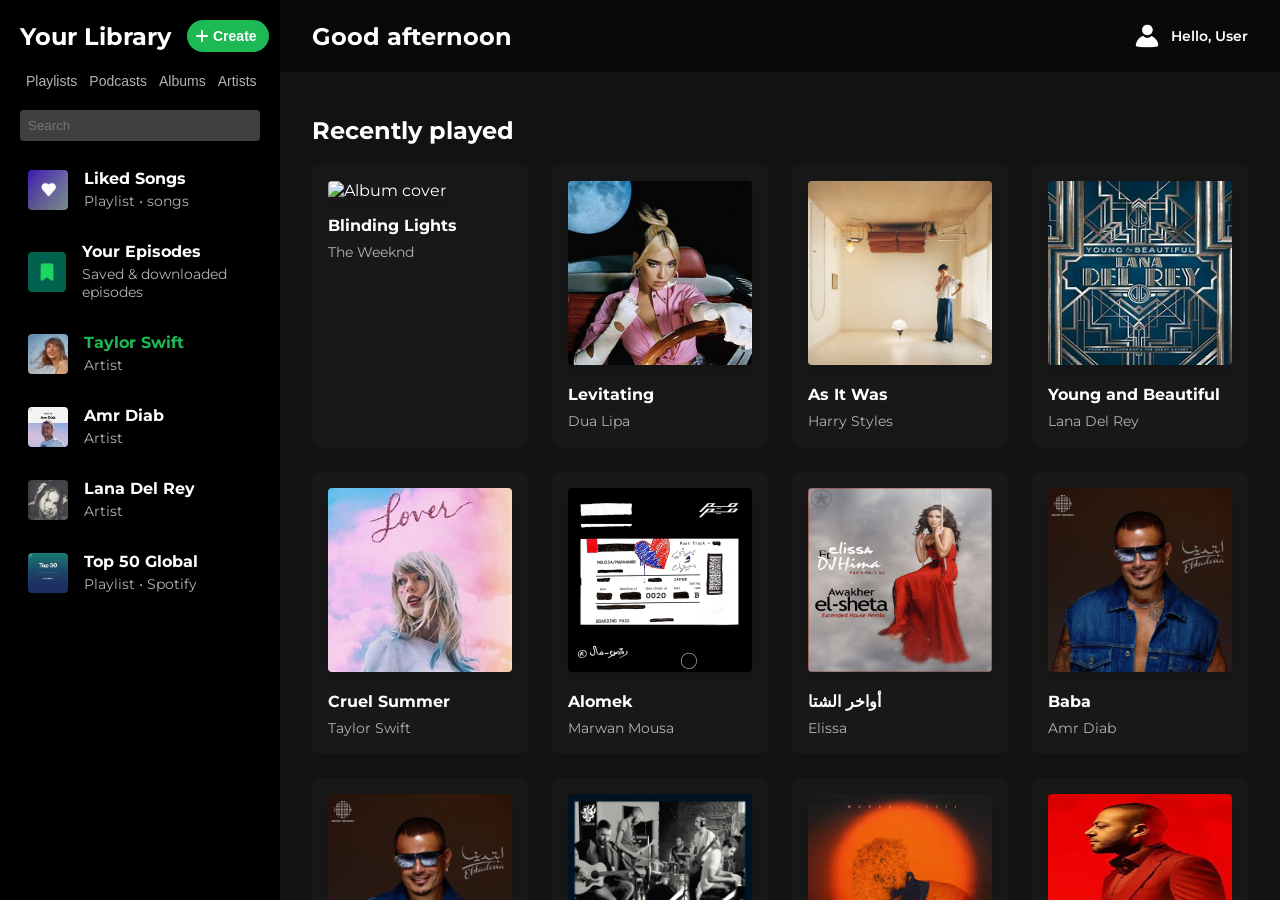
==== commit c104a0d9: "initial commit" ====
--- a/main.html
+++ b/main.html
@@ -9,13 +9,19 @@
   <link rel="stylesheet" href="https://cdnjs.cloudflare.com/ajax/libs/remixicon/4.2.0/remixicon.css">
   <style>
     * { box-sizing: border-box; }
+    html {
+      height: 100%;
+      overflow: hidden;
+    }
     body {
       margin: 0;
       font-family: 'Montserrat', sans-serif;
       background: #121212;
       color: white;
       display: flex;
-      height: 100vh;
+      height: 100%;
+      min-height: 0;
+      overflow: hidden;
     }
     .sidebar, .library-sidebar {
       width: 280px;
@@ -23,6 +29,8 @@
       padding: 20px;
       display: flex;
       flex-direction: column;
+      min-height: 0;
+      overflow: hidden;
     }
     .sidebar h2 {
       color: #1db954;
@@ -39,11 +47,15 @@
     }
     .sidebar a:hover { color: white; }
     .main-content {
-      flex-grow: 1;
+      flex: 1;
+      min-height: 0;
       background: #121212;
       display: flex;
       flex-direction: column;
       overflow-y: auto;
+      overflow-x: hidden;
+    }
+    .main-content.has-player {
       padding-bottom: 100px;
     }
     .topbar {
@@ -104,12 +116,23 @@
       align-items: center;
       position: fixed;
       bottom: 0;
+      left: 0;
+      right: 0;
       width: 100%;
       box-shadow: 0 -2px 10px rgba(0, 0, 0, 0.5);
       border-top: 1px solid #282828;
       z-index: 10;
       justify-content: space-between;
       gap: 24px;
+      transform: translateY(100%);
+      opacity: 0;
+      pointer-events: none;
+      transition: transform 0.25s ease, opacity 0.25s ease;
+    }
+    .music-player.is-active {
+      transform: translateY(0);
+      opacity: 1;
+      pointer-events: auto;
     }
     .player-left {
       display: flex;
@@ -377,6 +400,9 @@
     .library-list {
       display: flex;
       flex-direction: column;
+      flex: 1;
+      min-height: 0;
+      overflow-y: auto;
     }
     .library-item {
       display: flex;
@@ -746,6 +772,170 @@
       color: #b3b3b3;
       margin-left: auto;
       padding-left: 12px;
+    }
+    .made-for-you-panel {
+      width: 820px;
+      max-width: 95vw;
+      height: 85vh;
+      max-height: 85vh;
+      background: #121212;
+    }
+    .made-for-you-header {
+      display: flex;
+      justify-content: space-between;
+      align-items: center;
+      padding: 20px;
+      border-bottom: 1px solid #282828;
+      background: linear-gradient(180deg, rgba(40,40,40,1) 0%, rgba(18,18,18,1) 70%);
+    }
+    .made-for-you-header-left {
+      display: flex;
+      align-items: center;
+      gap: 16px;
+      min-width: 0;
+    }
+    .made-for-you-cover {
+      width: 72px;
+      height: 72px;
+      border-radius: 8px;
+      object-fit: cover;
+      box-shadow: 0 6px 18px rgba(0,0,0,.35);
+      flex-shrink: 0;
+      background: #181818;
+    }
+    .made-for-you-header-text {
+      display: flex;
+      flex-direction: column;
+      gap: 4px;
+      min-width: 0;
+    }
+    .made-for-you-kicker {
+      font-size: 12px;
+      color: #b3b3b3;
+      font-weight: 700;
+      letter-spacing: 0.5px;
+      text-transform: uppercase;
+    }
+    .made-for-you-title {
+      margin: 0;
+      font-size: 26px;
+      font-weight: 800;
+      white-space: nowrap;
+      overflow: hidden;
+      text-overflow: ellipsis;
+    }
+    .made-for-you-sub {
+      font-size: 13px;
+      color: #b3b3b3;
+      font-weight: 600;
+      white-space: nowrap;
+      overflow: hidden;
+      text-overflow: ellipsis;
+    }
+    .made-for-you-content {
+      flex: 1;
+      display: flex;
+      flex-direction: column;
+      overflow: hidden;
+      background: #121212;
+    }
+    .made-for-you-panel .liked-songs-list {
+      padding-top: 8px;
+    }
+    .best-artist-panel {
+      width: 820px;
+      max-width: 95vw;
+      height: 85vh;
+      max-height: 85vh;
+      background: #121212;
+    }
+    .best-artist-header {
+      display: flex;
+      justify-content: space-between;
+      align-items: center;
+      padding: 20px;
+      border-bottom: 1px solid #282828;
+      background: linear-gradient(180deg, rgba(40,40,40,1) 0%, rgba(18,18,18,1) 70%);
+    }
+    .best-artist-header-left {
+      display: flex;
+      align-items: center;
+      gap: 16px;
+      min-width: 0;
+    }
+    .best-artist-cover {
+      width: 72px;
+      height: 72px;
+      border-radius: 8px;
+      object-fit: cover;
+      box-shadow: 0 6px 18px rgba(0,0,0,.35);
+      flex-shrink: 0;
+      background: #181818;
+    }
+    .best-artist-header-text {
+      display: flex;
+      flex-direction: column;
+      gap: 4px;
+      min-width: 0;
+    }
+    .best-artist-kicker {
+      font-size: 12px;
+      color: #b3b3b3;
+      font-weight: 700;
+      letter-spacing: 0.5px;
+      text-transform: uppercase;
+    }
+    .best-artist-title {
+      margin: 0;
+      font-size: 26px;
+      font-weight: 800;
+      white-space: nowrap;
+      overflow: hidden;
+      text-overflow: ellipsis;
+    }
+    .best-artist-sub {
+      font-size: 13px;
+      color: #b3b3b3;
+      font-weight: 600;
+      white-space: nowrap;
+      overflow: hidden;
+      text-overflow: ellipsis;
+    }
+    .best-artist-content {
+      flex: 1;
+      display: flex;
+      flex-direction: column;
+      overflow: hidden;
+      background: #121212;
+    }
+    .best-artist-panel .liked-songs-list {
+      padding-top: 8px;
+    }
+    @media (max-width: 768px) {
+      .made-for-you-panel {
+        width: 95vw;
+        height: 90vh;
+        max-height: 90vh;
+      }
+      .made-for-you-cover {
+        width: 56px;
+        height: 56px;
+      }
+      .made-for-you-title {
+        font-size: 20px;
+      }
+      .best-artist-panel {
+        width: 95vw;
+        height: 90vh;
+        max-height: 90vh;
+      }
+      .best-artist-cover {
+        width: 56px;
+        height: 56px;
+      }
+      .best-artist-title {
+        font-size: 20px;
+      }
     }
     .modal {
       position: fixed;
@@ -1045,27 +1235,27 @@
     <div class="section">
       <h2 class="section-title">Made For You</h2>
       <div class="playlists">
-        <div class="card">
+        <div class="card made-for-you-album" data-album="Discover Weekly">
           <img src="/assets/Images/discover weekly.jpeg" alt="Playlist cover">
           <h3>Discover Weekly</h3>
           <p>Your weekly mixtape of fresh music</p>
         </div>
-        <div class="card">
+        <div class="card made-for-you-album" data-album="Daily Mix 1">
           <img src="/assets/Images/daily mix 1.jpeg" alt="Playlist cover">
           <h3>Daily Mix 1</h3>
           <p>Made for you based on your listening habits</p>
         </div>
-        <div class="card">
+        <div class="card made-for-you-album" data-album="Daily Mix 2">
           <img src="/assets/Images/daily mix 2.jpeg" alt="Playlist cover">
           <h3>Daily Mix 2</h3>
           <p>Made for you based on your listening habits</p>
         </div>
-        <div class="card">
+        <div class="card made-for-you-album" data-album="Daily Mix 3">
           <img src="/assets/Images/daily mix 3.jpeg" alt="Playlist cover">
           <h3>Daily Mix 3</h3>
           <p>Made for you based on your listening habits</p>
         </div>
-        <div class="card">
+        <div class="card made-for-you-album" data-album="Daily Mix 4">
           <img src="/assets/Images/daily mix 4.jpeg" alt="Playlist cover">
           <h3>Daily Mix 4</h3>
           <p>Made for you based on your listening habits</p>
@@ -1076,29 +1266,29 @@
     <div class="section">
       <h2 class="section-title">Best of Artists</h2>
       <div class="playlists">
-        <div class="card">
+        <div class="card best-artist-card" data-artist="Amr Diab">
           <img src="/assets/Images/this is amr diab.jpeg" alt="Artist cover">
           <h3>Amr Diab</h3>
           <p>Artist</p>
         </div>
-        <div class="card">
-          <img src="/assets/Images/this is adele.jpeg" alt="Artist cover">
-          <h3>Adele</h3>
+        <div class="card best-artist-card" data-artist="lana del rey">
+          <img src="/assets/Images/this is lana del rey.webp" alt="Artist cover">
+          <h3>Lana Del Rey</h3>
           <p>Artist</p>
         </div>
-        <div class="card">
+        <div class="card best-artist-card" data-artist="Cairokee">
           <img src="/assets/Images/this is cairokee.jpeg" alt="Artist cover">
           <h3>Cairokee</h3>
           <p>Artist</p>
         </div>
-        <div class="card">
-          <img src="/assets/Images/this is eminem.jpeg" alt="Artist cover">
-          <h3>Eminem</h3>
+        <div class="card best-artist-card" data-artist="Tul8te">
+          <img src="/assets/Images/this is tul8te.jpg" alt="Artist cover">
+          <h3>Tul8te</h3>
           <p>Artist</p>
         </div>
-        <div class="card">
-          <img src="/assets/Images/this is tamer hosny.jpeg" alt="Artist cover">
-          <h3>Tamer Hosny</h3>
+        <div class="card best-artist-card" data-artist="Tamer Ashour">
+          <img src="/assets/Images/this is tamer ashour.webp" alt="Artist cover">
+          <h3>Tamer Ashour</h3>
           <p>Artist</p>
         </div>
       </div>
@@ -1201,6 +1391,48 @@
       </div>
     </div>
 
+    <div id="madeForYouOverlay" class="overlay made-for-you-overlay">
+      <div id="madeForYouPanel" class="panel made-for-you-panel">
+        <div class="made-for-you-header">
+          <div class="made-for-you-header-left">
+            <img id="madeForYouCover" class="made-for-you-cover" alt="Album cover">
+            <div class="made-for-you-header-text">
+              <div class="made-for-you-kicker">Made For You</div>
+              <h2 class="made-for-you-title" id="madeForYouTitle">Album</h2>
+              <div class="made-for-you-sub" id="madeForYouSub">Random songs just for you</div>
+            </div>
+          </div>
+          <button class="close-btn" id="closeMadeForYouBtn">
+            <i class="ri-close-line"></i>
+          </button>
+        </div>
+        <div class="made-for-you-content">
+          <div class="liked-songs-list" id="madeForYouSongsList"></div>
+        </div>
+      </div>
+    </div>
+
+    <div id="bestArtistOverlay" class="overlay best-artist-overlay">
+      <div id="bestArtistPanel" class="panel best-artist-panel">
+        <div class="best-artist-header">
+          <div class="best-artist-header-left">
+            <img id="bestArtistCover" class="best-artist-cover" alt="Artist cover">
+            <div class="best-artist-header-text">
+              <div class="best-artist-kicker">Best of Artists</div>
+              <h2 class="best-artist-title" id="bestArtistTitle">Artist</h2>
+              <div class="best-artist-sub" id="bestArtistSub">Top songs</div>
+            </div>
+          </div>
+          <button class="close-btn" id="closeBestArtistBtn">
+            <i class="ri-close-line"></i>
+          </button>
+        </div>
+        <div class="best-artist-content">
+          <div class="liked-songs-list" id="bestArtistSongsList"></div>
+        </div>
+      </div>
+    </div>
+
     <div id="createPlaylistModal" class="modal">
       <div class="modal-content">
         <h2>Create Playlist</h2>
@@ -1254,6 +1486,8 @@
     profile.addEventListener('click', () => openUserProfilePanel());
 
     // Audio player
+    const musicPlayerBar = document.querySelector('.music-player');
+    const mainContentEl = document.querySelector('.main-content');
     const audio = document.getElementById('audioPlayer');
     const playPauseBtn = document.getElementById('playPauseBtn');
     const playPauseIcon = document.getElementById('playPauseIcon');
@@ -1281,6 +1515,8 @@
       const cover = card.querySelector('img').src;
       const fileName = card.dataset.audio || `${artist} - ${title}.mp3`;
 
+      musicPlayerBar.classList.add('is-active');
+      mainContentEl.classList.add('has-player');
       showControls();
       playerTitle.textContent = title;
       playerArtist.textContent = artist;
@@ -1464,6 +1700,172 @@
     document.querySelector('.library-list .library-item')?.addEventListener('click', openLikedSongsPanel);
     document.getElementById('closeLikedSongsBtn')?.addEventListener('click', closeLikedSongsPanel);
     likedSongsOverlay?.addEventListener('click', (e) => e.target === likedSongsOverlay && closeLikedSongsPanel());
+
+    // Made For You (album popup with random songs)
+    const madeForYouOverlay = document.getElementById('madeForYouOverlay');
+    const madeForYouSongsList = document.getElementById('madeForYouSongsList');
+    const madeForYouTitle = document.getElementById('madeForYouTitle');
+    const madeForYouCover = document.getElementById('madeForYouCover');
+    const madeForYouSub = document.getElementById('madeForYouSub');
+    const closeMadeForYouBtn = document.getElementById('closeMadeForYouBtn');
+
+    const albumTracksCache = new Map(); // albumName -> array of { title, artist, card }
+    let currentAlbumName = '';
+
+    const shuffleArray = (arr) => {
+      const copy = arr.slice();
+      for (let i = copy.length - 1; i > 0; i--) {
+        const j = Math.floor(Math.random() * (i + 1));
+        [copy[i], copy[j]] = [copy[j], copy[i]];
+      }
+      return copy;
+    };
+
+    const getRandomAlbumTracks = (count = 5) => {
+      const pool = Array.from(songs).map((card) => ({
+        title: card.querySelector('h3')?.textContent || 'Unknown',
+        artist: card.dataset.artist || 'Unknown',
+        card
+      }));
+      return shuffleArray(pool).slice(0, Math.min(count, pool.length));
+    };
+
+    const renderAlbumTracks = (tracks) => {
+      if (!madeForYouSongsList) return;
+      madeForYouSongsList.innerHTML = '';
+
+      if (!tracks?.length) {
+        madeForYouSongsList.innerHTML = `<div class="liked-songs-empty"><i class="ri-music-2-line liked-songs-empty-icon"></i><div class="liked-songs-empty-text">No songs found</div></div>`;
+        return;
+      }
+
+      tracks.forEach((t, i) => {
+        const item = document.createElement('div');
+        item.className = 'liked-song-item';
+        item.innerHTML = `<span class="liked-song-number">${i + 1}</span><div class="liked-song-info"><span class="liked-song-title">${t.title}</span><span class="liked-song-artist">${t.artist}</span></div>`;
+        item.addEventListener('click', () => {
+          const idx = Array.from(songs).indexOf(t.card);
+          if (idx > -1) playSong(currentSongIndex = idx);
+        });
+        madeForYouSongsList.appendChild(item);
+      });
+    };
+
+    const openMadeForYouAlbum = (albumCard) => {
+      if (!albumCard || !madeForYouOverlay) return;
+      const albumName = albumCard.dataset.album || albumCard.querySelector('h3')?.textContent || 'Made For You';
+      const cover = albumCard.querySelector('img')?.src || 'assets/Images/liked songs.jpeg';
+
+      currentAlbumName = albumName;
+      if (madeForYouTitle) madeForYouTitle.textContent = albumName;
+      if (madeForYouCover) madeForYouCover.src = cover;
+      if (madeForYouSub) madeForYouSub.textContent = 'A random mix from your library';
+
+      if (!albumTracksCache.has(albumName)) {
+        albumTracksCache.set(albumName, getRandomAlbumTracks(5));
+      }
+      renderAlbumTracks(albumTracksCache.get(albumName));
+      toggleOverlay(madeForYouOverlay, true);
+    };
+
+    const closeMadeForYouAlbum = () => toggleOverlay(madeForYouOverlay, false);
+
+    document.querySelectorAll('.made-for-you-album').forEach((card) => {
+      card.addEventListener('click', () => openMadeForYouAlbum(card));
+    });
+
+    closeMadeForYouBtn?.addEventListener('click', closeMadeForYouAlbum);
+    madeForYouOverlay?.addEventListener('click', (e) => e.target === madeForYouOverlay && closeMadeForYouAlbum());
+
+    // Best of Artists (artist popup with matching songs)
+    const bestArtistOverlay = document.getElementById('bestArtistOverlay');
+    const bestArtistSongsList = document.getElementById('bestArtistSongsList');
+    const bestArtistTitle = document.getElementById('bestArtistTitle');
+    const bestArtistCover = document.getElementById('bestArtistCover');
+    const bestArtistSub = document.getElementById('bestArtistSub');
+    const closeBestArtistBtn = document.getElementById('closeBestArtistBtn');
+
+    const normalizeName = (s) =>
+      (s || '')
+        .toString()
+        .trim()
+        .toLowerCase()
+        .replace(/[^a-z0-9]+/g, ' ')
+        .replace(/\s+/g, ' ')
+        .trim();
+
+    const getArtistTracks = (artistName, count = 5) => {
+      const target = normalizeName(artistName);
+      const pool = Array.from(songs).map((card) => {
+        const songArtist = card.dataset.artist || '';
+        return {
+          title: card.querySelector('h3')?.textContent || 'Unknown',
+          artist: songArtist || artistName || 'Unknown',
+          artistNorm: normalizeName(songArtist),
+          card
+        };
+      });
+
+      // Prefer exact-ish matches, but allow partial matching so edited card names still work.
+      const matches = pool.filter((t) => {
+        if (!target) return false;
+        return t.artistNorm === target || t.artistNorm.includes(target) || target.includes(t.artistNorm);
+      });
+
+      return matches.slice(0, Math.min(count, matches.length));
+    };
+
+    const renderArtistTracks = (tracks, artistName) => {
+      if (!bestArtistSongsList) return;
+      bestArtistSongsList.innerHTML = '';
+
+      if (!tracks?.length) {
+        bestArtistSongsList.innerHTML =
+          `<div class="liked-songs-empty">
+            <i class="ri-music-2-line liked-songs-empty-icon"></i>
+            <div class="liked-songs-empty-text">No songs found for ${artistName || 'this artist'}</div>
+            <div style="font-size:14px;margin-top:8px;opacity:0.7;">Add playable songs with this artist name to see them here</div>
+          </div>`;
+        return;
+      }
+
+      tracks.forEach((t, i) => {
+        const item = document.createElement('div');
+        item.className = 'liked-song-item';
+        item.innerHTML = `<span class="liked-song-number">${i + 1}</span><div class="liked-song-info"><span class="liked-song-title">${t.title}</span><span class="liked-song-artist">${t.artist}</span></div>`;
+        item.addEventListener('click', () => {
+          const idx = Array.from(songs).indexOf(t.card);
+          if (idx > -1) playSong(currentSongIndex = idx);
+        });
+        bestArtistSongsList.appendChild(item);
+      });
+    };
+
+    const openBestArtist = (artistCard) => {
+      if (!artistCard || !bestArtistOverlay) return;
+      // Use the visible card title first, since you may edit/replace artists in HTML.
+      const artistName =
+        artistCard.querySelector('h3')?.textContent?.trim() ||
+        artistCard.dataset.artist ||
+        'Artist';
+      const cover = artistCard.querySelector('img')?.src || 'assets/Images/liked songs.jpeg';
+
+      if (bestArtistTitle) bestArtistTitle.textContent = artistName;
+      if (bestArtistCover) bestArtistCover.src = cover;
+      if (bestArtistSub) bestArtistSub.textContent = 'Top songs';
+
+      const tracks = getArtistTracks(artistName, 5);
+      renderArtistTracks(tracks, artistName);
+      toggleOverlay(bestArtistOverlay, true);
+    };
+
+    const closeBestArtist = () => toggleOverlay(bestArtistOverlay, false);
+
+    document.querySelectorAll('.best-artist-card').forEach((card) => {
+      card.addEventListener('click', () => openBestArtist(card));
+    });
+    closeBestArtistBtn?.addEventListener('click', closeBestArtist);
+    bestArtistOverlay?.addEventListener('click', (e) => e.target === bestArtistOverlay && closeBestArtist());
 
     // User profile
     const userProfileOverlay = document.getElementById('userProfileOverlay');
@@ -1615,6 +2017,8 @@
       if (e.key === 'Escape') {
         if (likedSongsOverlay?.classList.contains('active')) closeLikedSongsPanel();
         if (userProfileOverlay?.classList.contains('active')) closeUserProfilePanel();
+        if (madeForYouOverlay?.classList.contains('active')) closeMadeForYouAlbum();
+        if (bestArtistOverlay?.classList.contains('active')) closeBestArtist();
         if (modal?.classList.contains('active')) modal.classList.remove('active');
       }
     });
